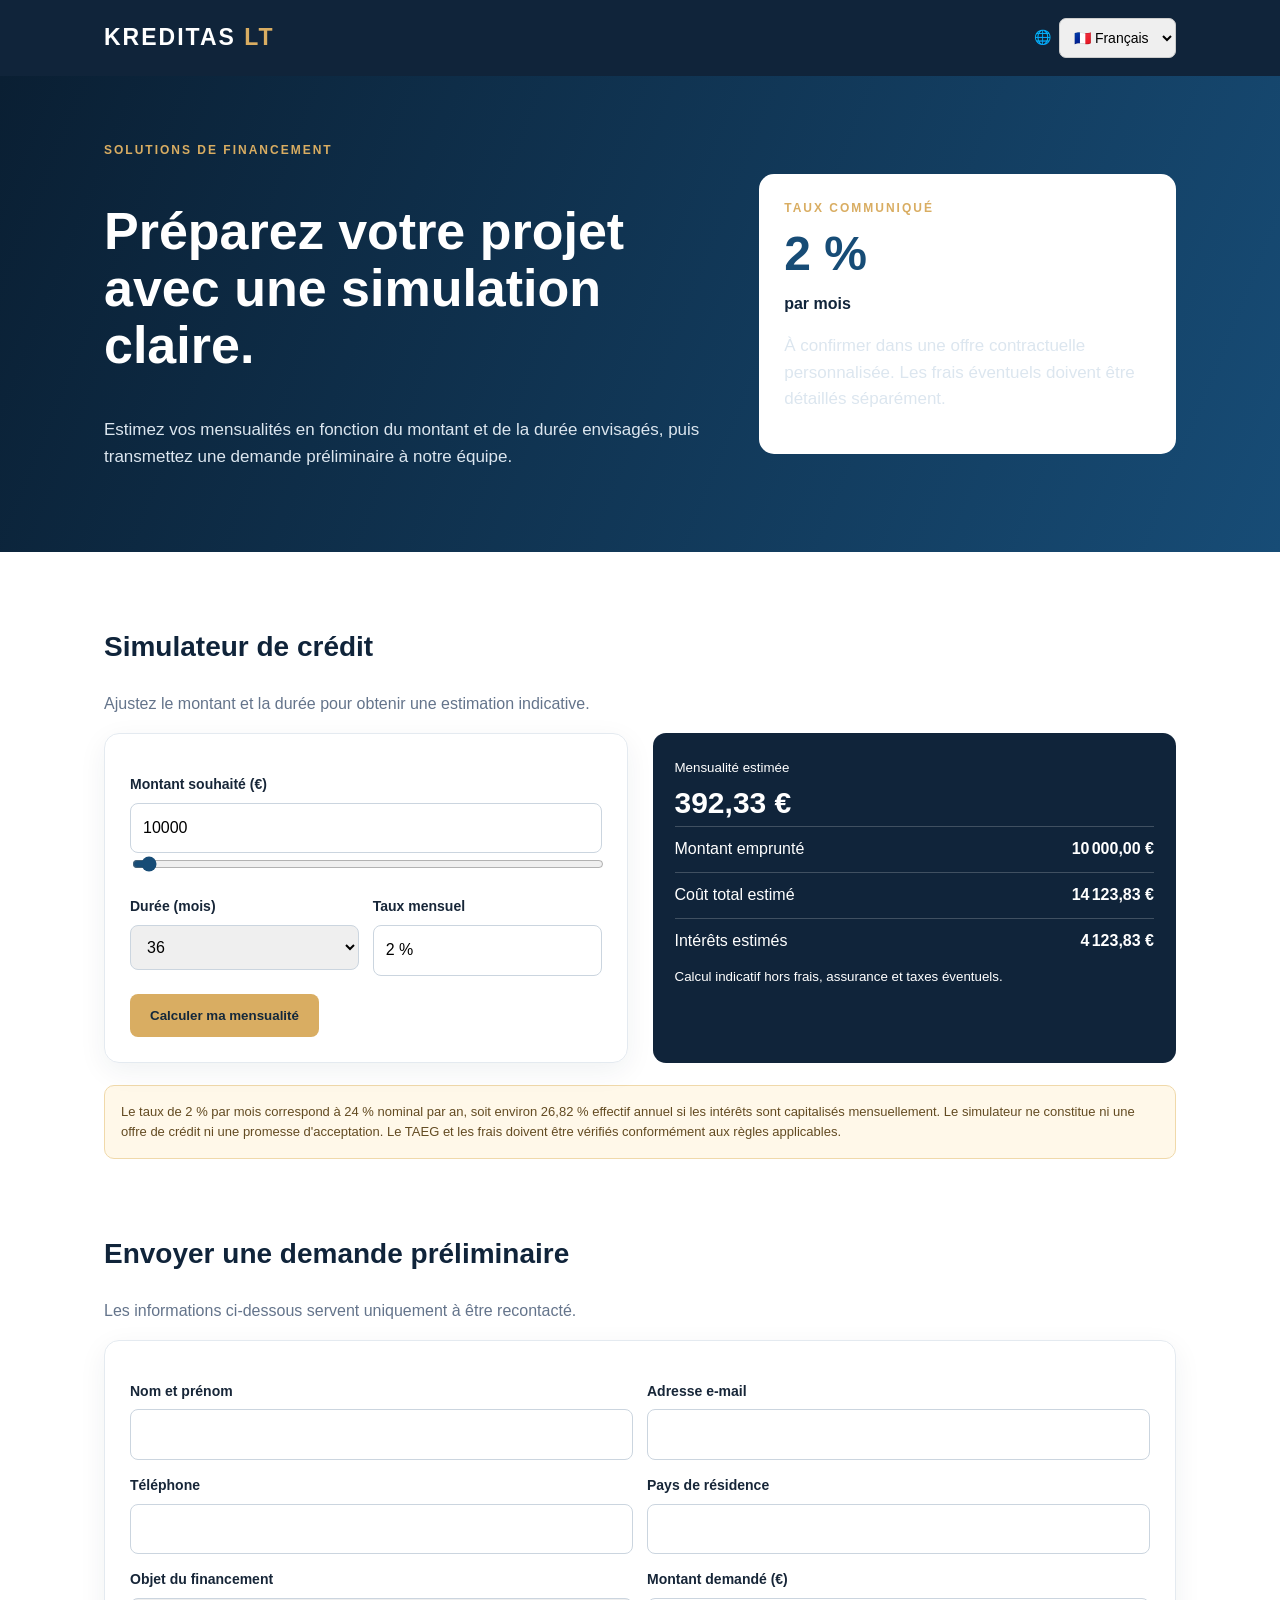
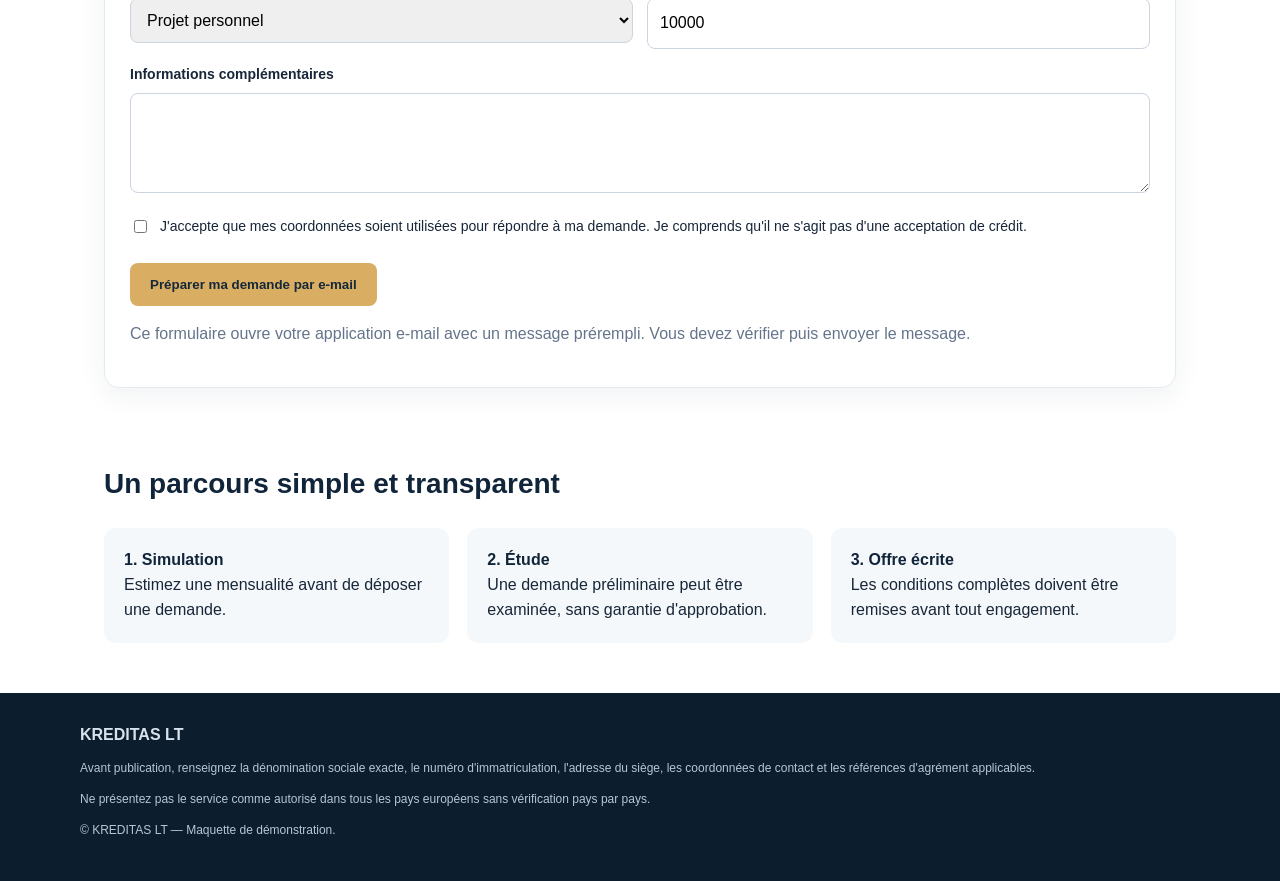
==== index.html @ 4866f1a7 "Create index.html" ====
<!DOCTYPE html>
<html lang="fr">
<head>
<meta charset="UTF-8">
<meta name="viewport" content="width=device-width, initial-scale=1.0">
<title>KREDITAS LT | Financement</title>

<style>
*{box-sizing:border-box}
body{margin:0;font-family:Arial,sans-serif;color:#172638;line-height:1.55}
header{background:#10243a;color:white}
.nav{max-width:1120px;margin:auto;padding:18px 24px;display:flex;justify-content:space-between;align-items:center;gap:15px}
.brand{font-size:23px;font-weight:bold;letter-spacing:2px}
.brand span{color:#d9ad62}
.lang-box{display:flex;align-items:center;gap:8px}
.lang-box label{margin:0;color:white}
#language{padding:10px;border-radius:7px;border:1px solid #ccc;font-size:14px}
.hero{background:linear-gradient(112deg,#0a1f33,#174c76);color:white}
.hero-inner{max-width:1120px;margin:auto;padding:65px 24px;display:grid;grid-template-columns:1.2fr .8fr;gap:30px;align-items:center}
.eyebrow{color:#d9ad62;font-weight:bold;letter-spacing:2px;text-transform:uppercase;font-size:12px}
h1{font-size:clamp(32px,5vw,52px);line-height:1.1}
.hero p{color:#dce6ef;font-size:17px}
.rate-card{background:white;color:#10243a;padding:25px;border-radius:15px}
.rate-card strong{font-size:48px;color:#174c76;display:block}
.container{max-width:1120px;margin:auto;padding:50px 24px}
.section-title{font-size:28px;color:#10243a}
.sub,.note{color:#64748b}
.grid{display:grid;grid-template-columns:1fr 1fr;gap:25px}
.panel{border:1px solid #e4eaf0;border-radius:15px;padding:25px;box-shadow:0 8px 28px #132b4010}
label{display:block;font-weight:650;font-size:14px;margin:15px 0 7px}
input,select,textarea{width:100%;padding:12px;border:1px solid #cbd5df;border-radius:8px;font:inherit}
input[type=range]{padding:0;accent-color:#174c76}
.two{display:grid;grid-template-columns:1fr 1fr;gap:14px}
.result{background:#10243a;color:white;border-radius:13px;padding:22px}
.big{font-size:30px;font-weight:bold}
.result-row{display:flex;justify-content:space-between;gap:10px;border-top:1px solid #ffffff33;padding:10px 0}
button{background:#d9ad62;color:#14283b;border:0;border-radius:8px;padding:14px 20px;font-weight:bold;cursor:pointer;margin-top:18px}
.features{display:grid;grid-template-columns:repeat(3,1fr);gap:18px}
.feature{background:#f5f8fb;padding:20px;border-radius:12px}
.feature b{display:block;color:#10243a}
.disclaimer{background:#fff8e9;border:1px solid #f0d9aa;padding:16px;border-radius:10px;color:#634b22;font-size:13px;margin-top:22px}
footer{background:#0c1d2e;color:#d8e2eb;padding:30px 24px}
footer .inner{max-width:1120px;margin:auto}
footer p{font-size:12px;color:#b8c6d3}
@media(max-width:760px){
.hero-inner,.grid{grid-template-columns:1fr}
.features{grid-template-columns:1fr}
.two{grid-template-columns:1fr}
.nav{flex-wrap:wrap}
}
</style>
</head>

<body>

<header>
<div class="nav">
  <div class="brand">KREDITAS <span>LT</span></div>

  <div class="lang-box">
    <label for="language">🌐</label>
    <select id="language" onchange="changeLanguage(this.value)">
      <option value="fr">🇫🇷 Français</option>
      <option value="en">🇬🇧 English</option>
      <option value="lt">🇱🇹 Lietuvių</option>
      <option value="de">🇩🇪 Deutsch</option>
      <option value="it">🇮🇹 Italiano</option>
      <option value="es">🇪🇸 Español</option>
    </select>
  </div>
</div>
</header>

<section class="hero">
<div class="hero-inner">
  <div>
    <div class="eyebrow" data-i18n="eyebrow">Solutions de financement</div>
    <h1 data-i18n="title">Préparez votre projet avec une simulation claire.</h1>
    <p data-i18n="intro">Estimez vos mensualités en fonction du montant et de la durée envisagés, puis transmettez une demande préliminaire à notre équipe.</p>
  </div>

  <div class="rate-card">
    <div class="eyebrow" data-i18n="rateLabel">Taux communiqué</div>
    <strong>2 %</strong>
    <b data-i18n="perMonth">par mois</b>
    <p data-i18n="rateInfo">À confirmer dans une offre contractuelle personnalisée. Les frais éventuels doivent être détaillés séparément.</p>
  </div>
</div>
</section>

<main>

<section class="container">
<h2 class="section-title" data-i18n="simTitle">Simulateur de crédit</h2>
<p class="sub" data-i18n="simIntro">Ajustez le montant et la durée pour obtenir une estimation indicative.</p>

<div class="grid">
<div class="panel">

<label for="amount" data-i18n="amountLabel">Montant souhaité (€)</label>
<input id="amount" type="number" min="1000" max="500000" step="500" value="10000">
<input id="amountRange" type="range" min="1000" max="500000" step="500" value="10000">

<div class="two">
<div>
<label for="term" data-i18n="termLabel">Durée (mois)</label>
<select id="term">
<option>12</option><option>24</option><option selected>36</option>
<option>48</option><option>60</option><option>72</option>
<option>84</option><option>120</option>
</select>
</div>
<div>
<label data-i18n="rateMonthly">Taux mensuel</label>
<input value="2 %" readonly>
</div>
</div>

<button type="button" onclick="calculate()" data-i18n="calculate">Calculer ma mensualité</button>
</div>

<div class="result">
<small data-i18n="monthlyPayment">Mensualité estimée</small>
<div class="big" id="payment">—</div>

<div class="result-row">
<span data-i18n="borrowed">Montant emprunté</span>
<b id="principal">—</b>
</div>
<div class="result-row">
<span data-i18n="totalCost">Coût total estimé</span>
<b id="total">—</b>
</div>
<div class="result-row">
<span data-i18n="interest">Intérêts estimés</span>
<b id="interest">—</b>
</div>
<small data-i18n="calculationNote">Calcul indicatif hors frais, assurance et taxes éventuels.</small>
</div>
</div>

<div class="disclaimer" data-i18n="disclaimer">
Le taux de 2 % par mois correspond à 24 % nominal par an, soit environ 26,82 % effectif annuel si les intérêts sont capitalisés mensuellement. Le simulateur ne constitue ni une offre de crédit ni une promesse d'acceptation. Le TAEG et les frais doivent être vérifiés conformément aux règles applicables.
</div>
</section>

<section class="container" style="padding-top:0">
<h2 class="section-title" data-i18n="formTitle">Envoyer une demande préliminaire</h2>
<p class="sub" data-i18n="formIntro">Les informations ci-dessous servent uniquement à être recontacté.</p>

<div class="panel">
<form id="requestForm">

<div class="two">
<div>
<label for="name" data-i18n="nameLabel">Nom et prénom</label>
<input id="name" required autocomplete="name">
</div>
<div>
<label for="email" data-i18n="emailLabel">Adresse e-mail</label>
<input id="email" type="email" required autocomplete="email">
</div>
</div>

<div class="two">
<div>
<label for="phone" data-i18n="phoneLabel">Téléphone</label>
<input id="phone" type="tel" required>
</div>
<div>
<label for="country" data-i18n="countryLabel">Pays de résidence</label>
<input id="country" required>
</div>
</div>

<div class="two">
<div>
<label for="purpose" data-i18n="purposeLabel">Objet du financement</label>
<select id="purpose">
<option value="personal" data-i18n="personal">Projet personnel</option>
<option value="housing" data-i18n="housing">Travaux / logement</option>
<option value="vehicle" data-i18n="vehicle">Véhicule</option>
<option value="business" data-i18n="business">Activité professionnelle</option>
<option value="other" data-i18n="other">Autre</option>
</select>
</div>
<div>
<label for="requested" data-i18n="requestedLabel">Montant demandé (€)</label>
<input id="requested" type="number" min="1000" max="500000" value="10000" required>
</div>
</div>

<label for="message" data-i18n="messageLabel">Informations complémentaires</label>
<textarea id="message" rows="3"></textarea>

<label style="display:flex;gap:10px;align-items:flex-start;font-weight:400">
<input id="consent" type="checkbox" required style="width:auto;margin-top:4px">
<span data-i18n="consent">J'accepte que mes coordonnées soient utilisées pour répondre à ma demande. Je comprends qu'il ne s'agit pas d'une acceptation de crédit.</span>
</label>

<button type="submit" data-i18n="submit">Préparer ma demande par e-mail</button>

<p class="note" data-i18n="emailNote">Ce formulaire ouvre votre application e-mail avec un message prérempli. Vous devez vérifier puis envoyer le message.</p>

</form>
</div>
</section>

<section class="container" style="padding-top:0">
<h2 class="section-title" data-i18n="stepsTitle">Un parcours simple et transparent</h2>

<div class="features">
<div class="feature">
<b data-i18n="step1Title">1. Simulation</b>
<span data-i18n="step1">Estimez une mensualité avant de déposer une demande.</span>
</div>
<div class="feature">
<b data-i18n="step2Title">2. Étude</b>
<span data-i18n="step2">Une demande préliminaire peut être examinée, sans garantie d'approbation.</span>
</div>
<div class="feature">
<b data-i18n="step3Title">3. Offre écrite</b>
<span data-i18n="step3">Les conditions complètes doivent être remises avant tout engagement.</span>
</div>
</div>
</section>

</main>

<footer>
<div class="inner">
<b>KREDITAS LT</b>
<p data-i18n="legal1">Avant publication, renseignez la dénomination sociale exacte, le numéro d'immatriculation, l'adresse du siège, les coordonnées de contact et les références d'agrément applicables.</p>
<p data-i18n="legal2">Ne présentez pas le service comme autorisé dans tous les pays européens sans vérification pays par pays.</p>
<p>© KREDITAS LT — <span data-i18n="demo">Maquette de démonstration.</span></p>
</div>
</footer>

<script>
const translations = {
fr: {
eyebrow:"Solutions de financement",
title:"Préparez votre projet avec une simulation claire.",
intro:"Estimez vos mensualités en fonction du montant et de la durée envisagés, puis transmettez une demande préliminaire à notre équipe.",
rateLabel:"Taux communiqué",perMonth:"par mois",
rateInfo:"À confirmer dans une offre contractuelle personnalisée. Les frais éventuels doivent être détaillés séparément.",
simTitle:"Simulateur de crédit",simIntro:"Ajustez le montant et la durée pour obtenir une estimation indicative.",
amountLabel:"Montant souhaité (€)",termLabel:"Durée (mois)",rateMonthly:"Taux mensuel",
calculate:"Calculer ma mensualité",monthlyPayment:"Mensualité estimée",
borrowed:"Montant emprunté",totalCost:"Coût total estimé",interest:"Intérêts estimés",
calculationNote:"Calcul indicatif hors frais, assurance et taxes éventuels.",
disclaimer:"Le taux de 2 % par mois correspond à 24 % nominal par an, soit environ 26,82 % effectif annuel si les intérêts sont capitalisés mensuellement. Le simulateur ne constitue ni une offre de crédit ni une promesse d'acceptation. Le TAEG et les frais doivent être vérifiés conformément aux règles applicables.",
formTitle:"Envoyer une demande préliminaire",formIntro:"Les informations ci-dessous servent uniquement à être recontacté.",
nameLabel:"Nom et prénom",emailLabel:"Adresse e-mail",phoneLabel:"Téléphone",countryLabel:"Pays de résidence",
purposeLabel:"Objet du financement",personal:"Projet personnel",housing:"Travaux / logement",vehicle:"Véhicule",business:"Activité professionnelle",other:"Autre",
requestedLabel:"Montant demandé (€)",messageLabel:"Informations complémentaires",
consent:"J'accepte que mes coordonnées soient utilisées pour répondre à ma demande. Je comprends qu'il ne s'agit pas d'une acceptation de crédit.",
submit:"Préparer ma demande par e-mail",emailNote:"Ce formulaire ouvre votre application e-mail avec un message prérempli. Vous devez vérifier puis envoyer le message.",
stepsTitle:"Un parcours simple et transparent",step1Title:"1. Simulation",step1:"Estimez une mensualité avant de déposer une demande.",
step2Title:"2. Étude",step2:"Une demande préliminaire peut être examinée, sans garantie d'approbation.",
step3Title:"3. Offre écrite",step3:"Les conditions complètes doivent être remises avant tout engagement.",
legal1:"Avant publication, renseignez la dénomination sociale exacte, le numéro d'immatriculation, l'adresse du siège, les coordonnées de contact et les références d'agrément applicables.",
legal2:"Ne présentez pas le service comme autorisé dans tous les pays européens sans vérification pays par pays.",
demo:"Maquette de démonstration."
},
en: {
eyebrow:"Financing solutions",title:"Plan your project with a clear estimate.",
intro:"Estimate your monthly payments based on the amount and term, then send a preliminary enquiry to our team.",
rateLabel:"Indicative rate",perMonth:"per month",rateInfo:"To be confirmed in an individual written agreement. Any fees must be listed separately.",
simTitle:"Loan calculator",simIntro:"Adjust the amount and term to obtain an indicative estimate.",
amountLabel:"Desired amount (€)",termLabel:"Term (months)",rateMonthly:"Monthly rate",
calculate:"Calculate my payment",monthlyPayment:"Estimated monthly payment",
borrowed:"Amount borrowed",totalCost:"Estimated total cost",interest:"Estimated interest",
calculationNote:"Indicative calculation excluding possible fees, insurance and taxes.",
disclaimer:"A rate of 2% per month corresponds to a nominal 24% per year, or approximately 26.82% effective annually if interest is compounded monthly. This calculator is not a credit offer or a promise of approval. APR and fees must be checked under applicable rules.",
formTitle:"Send a preliminary enquiry",formIntro:"The information below is used only to contact you.",
nameLabel:"Full name",emailLabel:"Email address",phoneLabel:"Telephone",countryLabel:"Country of residence",
purposeLabel:"Purpose of financing",personal:"Personal project",housing:"Home / renovations",vehicle:"Vehicle",business:"Business activity",other:"Other",
requestedLabel:"Requested amount (€)",messageLabel:"Additional information",
consent:"I agree that my contact details may be used to respond to my enquiry. I understand this is not a credit approval.",
submit:"Prepare my email enquiry",emailNote:"This form opens your email application with a pre-filled message. Please review and send it.",
stepsTitle:"A simple and transparent process",step1Title:"1. Estimate",step1:"Estimate a monthly payment before applying.",
step2Title:"2. Review",step2:"A preliminary enquiry may be reviewed, without any guarantee of approval.",
step3Title:"3. Written offer",step3:"Full terms must be provided before any commitment.",
legal1:"Before publication, provide the exact legal company name, registration number, registered address, contact details and applicable licence information.",
legal2:"Do not claim authorisation in all European countries without checking each country separately.",
demo:"Demonstration version."
},
lt: {
eyebrow:"Finansavimo sprendimai",title:"Planuokite savo projektą naudodamiesi aiškia skaičiuokle.",
intro:"Apskaičiuokite preliminarias mėnesines įmokas pagal sumą ir terminą, tada pateikite preliminarią užklausą.",
rateLabel:"Nurodyta palūkanų norma",perMonth:"per mėnesį",rateInfo:"Turi būti patvirtinta individualioje rašytinėje sutartyje. Visi mokesčiai turi būti nurodyti atskirai.",
simTitle:"Paskolos skaičiuoklė",simIntro:"Pasirinkite sumą ir terminą preliminariam skaičiavimui.",
amountLabel:"Pageidaujama suma (€)",termLabel:"Terminas (mėnesiais)",rateMonthly:"Mėnesio norma",
calculate:"Apskaičiuoti įmoką",monthlyPayment:"Preliminari mėnesio įmoka",
borrowed:"Pasiskolinta suma",totalCost:"Preliminari bendra suma",interest:"Preliminarios palūkanos",
calculationNote:"Preliminarus skaičiavimas, neįskaitant galimų mokesčių, draudimo ir mokesčių valstybei.",
disclaimer:"2 % mėnesinė norma atitinka 24 % nominalią metinę normą arba apie 26,82 % efektyvią metinę normą, jei palūkanos kapitalizuojamos kas mėnesį. Skaičiuoklė nėra paskolos pasiūlymas ar patvirtinimo garantija. BVKKMN ir mokesčiai turi būti patikrinti pagal taikomas taisykles.",
formTitle:"Pateikti preliminarią užklausą",formIntro:"Toliau pateikta informacija naudojama tik susisiekti su jumis.",
nameLabel:"Vardas ir pavardė",emailLabel:"El. pašto adresas",phoneLabel:"Telefonas",countryLabel:"Gyvenamoji šalis",
purposeLabel:"Finansavimo tikslas",personal:"Asmeninis projektas",housing:"Būstas / remontas",vehicle:"Transporto priemonė",business:"Verslo veikla",other:"Kita",
requestedLabel:"Pageidaujama suma (€)",messageLabel:"Papildoma informacija",
consent:"Sutinku, kad mano kontaktiniai duomenys būtų naudojami atsakant į užklausą. Suprantu, kad tai nėra paskolos patvirtinimas.",
submit:"Paruošti užklausą el. paštu",emailNote:"Forma atidarys jūsų el. pašto programą su paruoštu laišku. Patikrinkite ir išsiųskite jį.",
stepsTitle:"Paprastas ir skaidrus procesas",step1Title:"1. Skaičiavimas",step1:"Prieš pateikdami paraišką įvertinkite mėnesio įmoką.",
step2Title:"2. Vertinimas",step2:"Preliminari užklausa gali būti įvertinta, tačiau patvirtinimas negarantuojamas.",
step3Title:"3. Rašytinis pasiūlymas",step3:"Prieš įsipareigojant turi būti pateiktos visos sąlygos.",
legal1:"Prieš skelbdami svetainę nurodykite tikslų įmonės pavadinimą, registracijos numerį, adresą, kontaktus ir taikomus licencijos duomenis.",
legal2:"Netvirtinkite, kad paslaugos leidžiamos visose Europos šalyse, nepatikrinę kiekvienos šalies atskirai.",
demo:"Demonstracinė versija."
},
de: {
eyebrow:"Finanzierungslösungen",title:"Planen Sie Ihr Vorhaben mit einer klaren Berechnung.",
intro:"Schätzen Sie Ihre monatlichen Raten anhand des Betrags und der Laufzeit und senden Sie anschließend eine unverbindliche Anfrage.",
rateLabel:"Angegebener Zinssatz",perMonth:"pro Monat",rateInfo:"Muss in einem individuellen schriftlichen Vertrag bestätigt werden. Eventuelle Gebühren sind gesondert aufzuführen.",
simTitle:"Kreditrechner",simIntro:"Passen Sie Betrag und Laufzeit für eine unverbindliche Schätzung an.",
amountLabel:"Gewünschter Betrag (€)",termLabel:"Laufzeit (Monate)",rateMonthly:"Monatlicher Zinssatz",
calculate:"Monatsrate berechnen",monthlyPayment:"Geschätzte Monatsrate",
borrowed:"Kreditbetrag",totalCost:"Geschätzte Gesamtkosten",interest:"Geschätzte Zinsen",
calculationNote:"Unverbindliche Berechnung ohne mögliche Gebühren, Versicherung und Steuern.",
disclaimer:"Ein Zinssatz von 2 % pro Monat entspricht nominal 24 % pro Jahr bzw. etwa 26,82 % effektiv pro Jahr bei monatlicher Kapitalisierung. Dieser Rechner ist weder ein Kreditangebot noch eine Zusage. Effektiver Jahreszins und Gebühren müssen gemäß den geltenden Vorschriften geprüft werden.",
formTitle:"Unverbindliche Anfrage senden",formIntro:"Die folgenden Angaben dienen ausschließlich der Kontaktaufnahme.",
nameLabel:"Vor- und Nachname",emailLabel:"E-Mail-Adresse",phoneLabel:"Telefon",countryLabel:"Wohnsitzland",
purposeLabel:"Finanzierungszweck",personal:"Privates Vorhaben",housing:"Wohnen / Renovierung",vehicle:"Fahrzeug",business:"Geschäftliche Tätigkeit",other:"Sonstiges",
requestedLabel:"Gewünschter Betrag (€)",messageLabel:"Weitere Informationen",
consent:"Ich bin damit einverstanden, dass meine Kontaktdaten zur Beantwortung meiner Anfrage verwendet werden. Dies ist keine Kreditzusage.",
submit:"E-Mail-Anfrage vorbereiten",emailNote:"Dieses Formular öffnet Ihr E-Mail-Programm mit einer vorbereiteten Nachricht. Bitte prüfen und senden Sie diese.",
stepsTitle:"Ein einfacher und transparenter Ablauf",step1Title:"1. Berechnung",step1:"Schätzen Sie Ihre Monatsrate vor einer Anfrage.",
step2Title:"2. Prüfung",step2:"Eine unverbindliche Anfrage kann geprüft werden. Eine Genehmigung ist nicht garantiert.",
step3Title:"3. Schriftliches Angebot",step3:"Vor einer Verpflichtung müssen alle Bedingungen schriftlich vorliegen.",
legal1:"Geben Sie vor der Veröffentlichung den vollständigen Firmennamen, die Registrierungsnummer, die Geschäftsadresse, Kontaktdaten und die geltenden Zulassungsangaben an.",
legal2:"Behaupten Sie keine Zulassung in allen europäischen Ländern, ohne jedes Land einzeln zu prüfen.",
demo:"Demonstrationsversion."
},
it: {
eyebrow:"Soluzioni di finanziamento",title:"Pianifica il tuo progetto con una simulazione chiara.",
intro:"Stima le rate mensili in base all'importo e alla durata, quindi invia una richiesta preliminare al nostro team.",
rateLabel:"Tasso indicativo",perMonth:"al mese",rateInfo:"Da confermare in un accordo scritto personalizzato. Eventuali costi devono essere indicati separatamente.",
simTitle:"Simulatore di credito",simIntro:"Modifica importo e durata per ottenere una stima indicativa.",
amountLabel:"Importo desiderato (€)",termLabel:"Durata (mesi)",rateMonthly:"Tasso mensile",
calculate:"Calcola la rata",monthlyPayment:"Rata mensile stimata",
borrowed:"Importo preso in prestito",totalCost:"Costo totale stimato",interest:"Interessi stimati",
calculationNote:"Calcolo indicativo esclusi eventuali costi, assicurazione e imposte.",
disclaimer:"Un tasso del 2% al mese corrisponde al 24% nominale annuo, ovvero circa il 26,82% effettivo annuo se gli interessi vengono capitalizzati mensilmente. Questo simulatore non costituisce un'offerta di credito né una garanzia di approvazione. TAEG e costi devono essere verificati secondo le norme applicabili.",
formTitle:"Invia una richiesta preliminare",formIntro:"Le informazioni seguenti servono esclusivamente per ricontattarti.",
nameLabel:"Nome e cognome",emailLabel:"Indirizzo e-mail",phoneLabel:"Telefono",countryLabel:"Paese di residenza",
purposeLabel:"Finalità del finanziamento",personal:"Progetto personale",housing:"Casa / ristrutturazione",vehicle:"Veicolo",business:"Attività professionale",other:"Altro",
requestedLabel:"Importo richiesto (€)",messageLabel:"Informazioni aggiuntive",
consent:"Acconsento all'utilizzo dei miei recapiti per rispondere alla richiesta. Comprendo che ciò non costituisce approvazione del credito.",
submit:"Prepara la richiesta via e-mail",emailNote:"Questo modulo apre il programma di posta con un messaggio precompilato. Controlla e invia il messaggio.",
stepsTitle:"Un processo semplice e trasparente",step1Title:"1. Simulazione",step1:"Stima la rata mensile prima di inviare una richiesta.",
step2Title:"2. Valutazione",step2:"La richiesta preliminare può essere esaminata, senza garanzia di approvazione.",
step3Title:"3. Offerta scritta",step3:"Tutte le condizioni devono essere fornite prima di qualsiasi impegno.",
legal1:"Prima della pubblicazione, inserisci la ragione sociale esatta, il numero di registrazione, la sede legale, i contatti e gli estremi delle autorizzazioni applicabili.",
legal2:"Non dichiarare di essere autorizzato in tutti i paesi europei senza verificare ogni paese separatamente.",
demo:"Versione dimostrativa."
},
es: {
eyebrow:"Soluciones de financiación",title:"Planifique su proyecto con una simulación clara.",
intro:"Calcule sus cuotas mensuales según el importe y el plazo y envíe una consulta preliminar a nuestro equipo.",
rateLabel:"Tipo de interés indicado",perMonth:"al mes",rateInfo:"Debe confirmarse en un acuerdo escrito personalizado. Los posibles gastos deben detallarse por separado.",
simTitle:"Simulador de crédito",simIntro:"Ajuste el importe y el plazo para obtener una estimación orientativa.",
amountLabel:"Importe deseado (€)",termLabel:"Plazo (meses)",rateMonthly:"Tipo mensual",
calculate:"Calcular mi cuota",monthlyPayment:"Cuota mensual estimada",
borrowed:"Importe prestado",totalCost:"Coste total estimado",interest:"Intereses estimados",
calculationNote:"Cálculo orientativo sin incluir posibles gastos, seguros ni impuestos.",
disclaimer:"Un tipo del 2 % mensual equivale al 24 % nominal anual, o aproximadamente al 26,82 % efectivo anual si los intereses se capitalizan mensualmente. Este simulador no constituye una oferta de crédito ni una promesa de aprobación. La TAE y los gastos deben comprobarse conforme a la normativa aplicable.",
formTitle:"Enviar una consulta preliminar",formIntro:"La siguiente información se utiliza únicamente para ponerse en contacto con usted.",
nameLabel:"Nombre y apellidos",emailLabel:"Correo electrónico",phoneLabel:"Teléfono",countryLabel:"País de residencia",
purposeLabel:"Finalidad de la financiación",personal:"Proyecto personal",housing:"Vivienda / reformas",vehicle:"Vehículo",business:"Actividad profesional",other:"Otro",
requestedLabel:"Importe solicitado (€)",messageLabel:"Información adicional",
consent:"Acepto que mis datos de contacto se utilicen para responder a mi consulta. Entiendo que esto no constituye una aprobación del crédito.",
submit:"Preparar consulta por correo electrónico",emailNote:"Este formulario abre su aplicación de correo con un mensaje preparado. Revíselo y envíelo.",
stepsTitle:"Un proceso sencillo y transparente",step1Title:"1. Simulación",step1:"Calcule una cuota mensual antes de presentar una solicitud.",
step2Title:"2. Evaluación",step2:"La consulta preliminar puede ser evaluada, sin garantía de aprobación.",
step3Title:"3. Oferta escrita",step3:"Las condiciones completas deben entregarse antes de cualquier compromiso.",
legal1:"Antes de publicar, indique la razón social exacta, el número de registro, la dirección social, los datos de contacto y las autorizaciones aplicables.",
legal2:"No afirme estar autorizado en todos los países europeos sin comprobar cada país por separado.",
demo:"Versión de demostración."
}
};

function changeLanguage(lang){
  const t=translations[lang] || translations.fr;
  document.documentElement.lang=lang;

  document.querySelectorAll("[data-i18n]").forEach(el=>{
    const key=el.getAttribute("data-i18n");
    if(t[key]) el.textContent=t[key];
  });

  localStorage.setItem("kreditas_language",lang);
}

const currencyLocales={
fr:"fr-FR",en:"en-IE",lt:"lt-LT",de:"de-DE",it:"it-IT",es:"es-ES"
};

function money(n){
  const lang=document.getElementById("language").value;
  return new Intl.NumberFormat(currencyLocales[lang] || "fr-FR",{
    style:"currency",currency:"EUR",maximumFractionDigits:2
  }).format(n);
}

function calculate(){
  const amount=document.getElementById("amount");
  const range=document.getElementById("amountRange");

  let p=Number(amount.value);
  if(!Number.isFinite(p))p=1000;
  p=Math.min(500000,Math.max(1000,p));

  amount.value=p;
  range.value=p;

  const n=Number(document.getElementById("term").value);
  const r=0.02;
  const monthly=p*r/(1-Math.pow(1+r,-n));
  const total=monthly*n;

  document.getElementById("payment").textContent=money(monthly);
  document.getElementById("principal").textContent=money(p);
  document.getElementById("total").textContent=money(total);
  document.getElementById("interest").textContent=money(total-p);
}

document.getElementById("amount").addEventListener("input",()=>{
  document.getElementById("amountRange").value=document.getElementById("amount").value;
  calculate();
});

document.getElementById("amountRange").addEventListener("input",()=>{
  document.getElementById("amount").value=document.getElementById("amountRange").value;
  calculate();
});

document.getElementById("term").addEventListener("change",calculate);

document.getElementById("requestForm").addEventListener("submit",function(e){
  e.preventDefault();

  const val=id=>document.getElementById(id).value.trim();

  const purpose=document.getElementById("purpose");
  const purposeText=purpose.options[purpose.selectedIndex].text;

  const body=[
    "Nouvelle demande préliminaire — KREDITAS LT",
    "",
    "Nom : "+val("name"),
    "E-mail : "+val("email"),
    "Téléphone : "+val("phone"),
    "Pays : "+val("country"),
    "Objet : "+purposeText,
    "Montant demandé : "+val("requested")+" EUR",
    "Simulation : "+val("amount")+" EUR sur "+val("term")+" mois au taux mensuel indicatif de 2 %",
    "Informations complémentaires : "+val("message"),
    "",
    "Consentement donné pour être recontacté.",
    "Cette demande ne constitue pas une acceptation de crédit."
  ].join("\n");

  const subject="Demande de financement — KREDITAS LT";

  window.location.href="mailto:lapatience195@gmail.com?subject="+
    encodeURIComponent(subject)+"&body="+encodeURIComponent(body);
});

const savedLanguage=localStorage.getItem("kreditas_language") || "fr";
document.getElementById("language").value=savedLanguage;
changeLanguage(savedLanguage);
calculate();
</script>

</body>
</html>
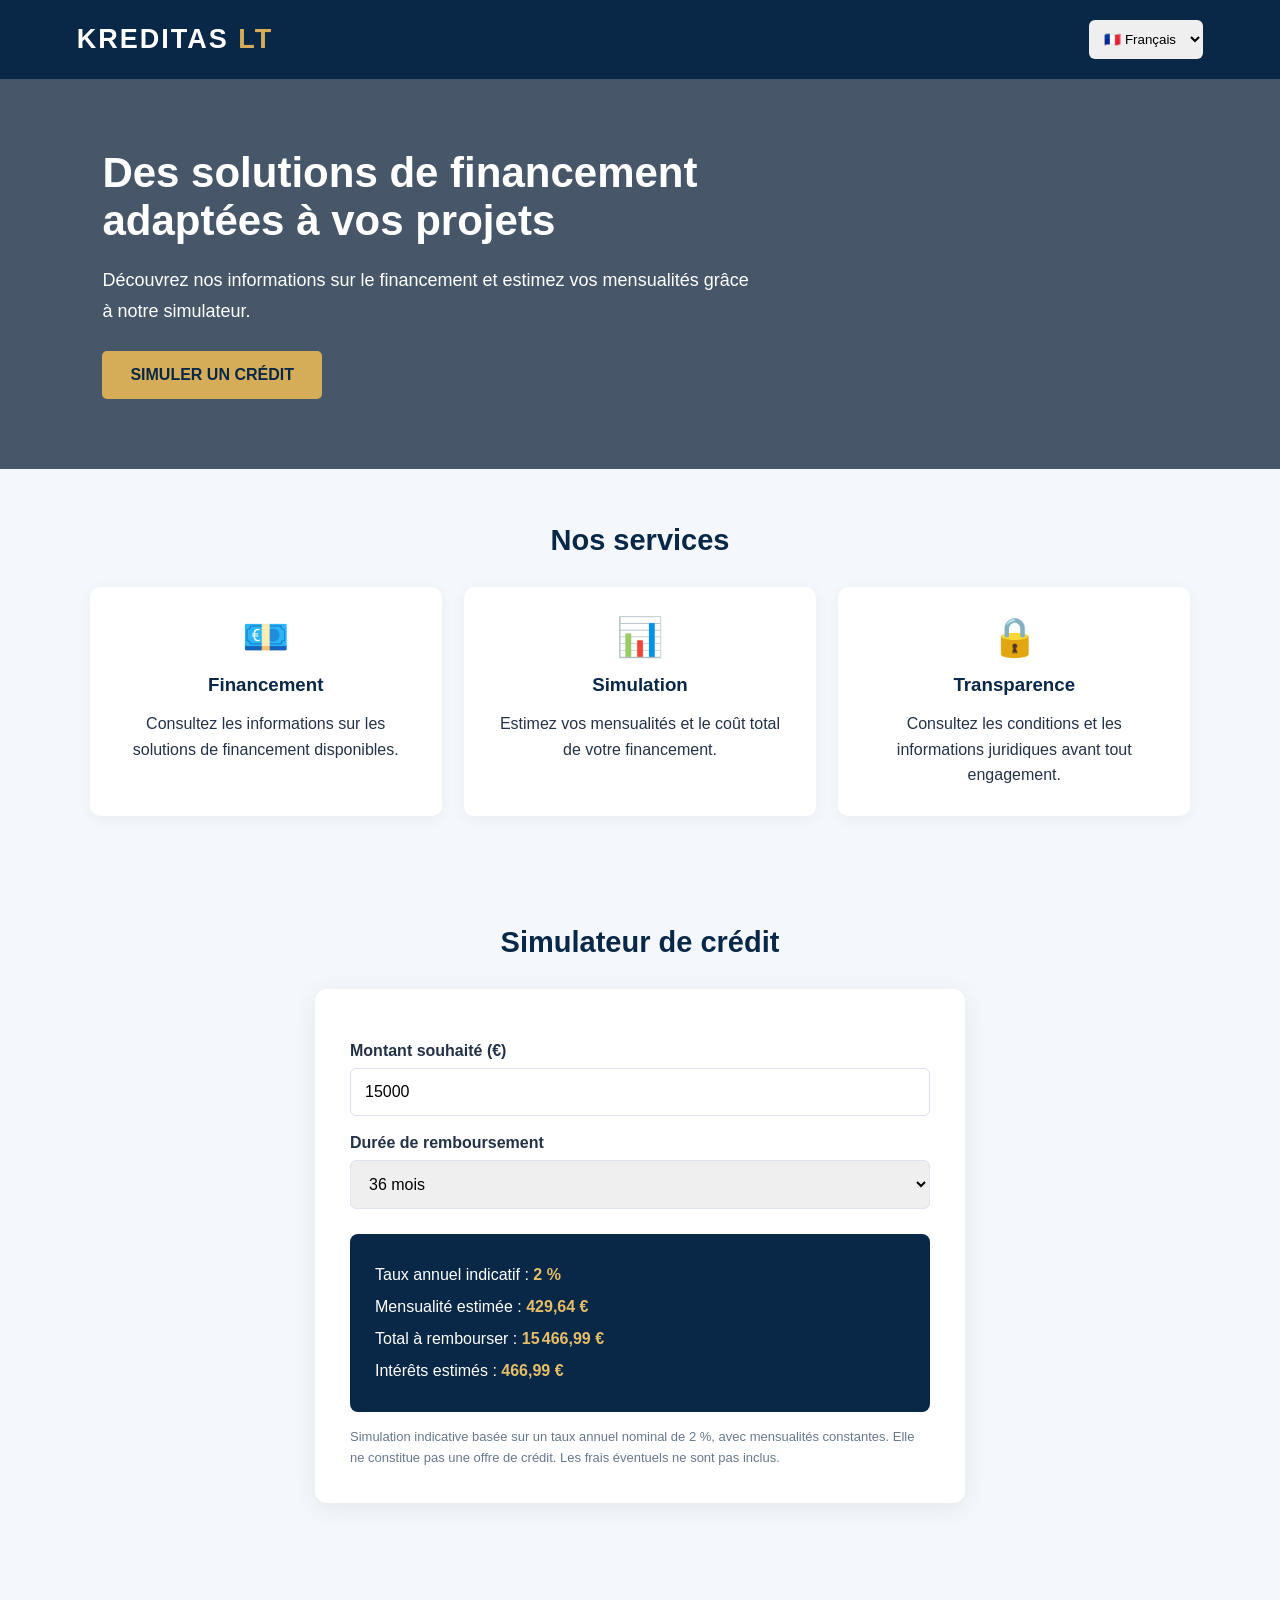
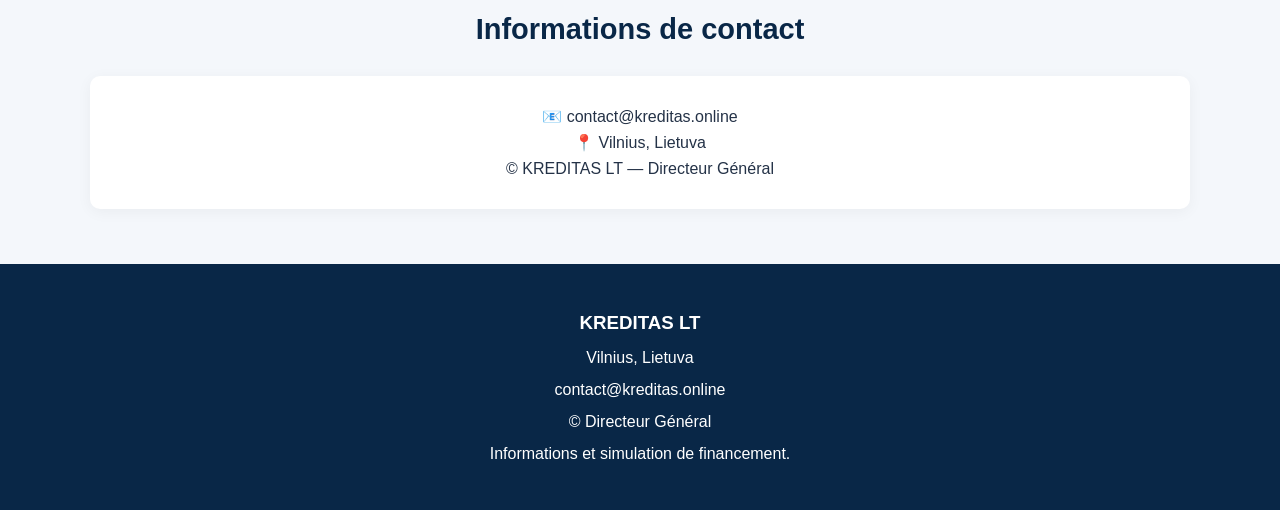
==== commit 572679cf: "Update index.html" ====
--- a/index.html
+++ b/index.html
@@ -4,50 +4,184 @@
 <head>
 <meta charset="UTF-8">
 <meta name="viewport" content="width=device-width, initial-scale=1.0">
-<title>KREDITAS LT | Financement</title>
+<title>KREDITAS LT 🏦| Solutions de financement</title>
 
 <style>
-*{box-sizing:border-box}
-body{margin:0;font-family:Arial,sans-serif;color:#172638;line-height:1.55}
-header{background:#10243a;color:white}
-.nav{max-width:1120px;margin:auto;padding:18px 24px;display:flex;justify-content:space-between;align-items:center;gap:15px}
-.brand{font-size:23px;font-weight:bold;letter-spacing:2px}
-.brand span{color:#d9ad62}
-.lang-box{display:flex;align-items:center;gap:8px}
-.lang-box label{margin:0;color:white}
-#language{padding:10px;border-radius:7px;border:1px solid #ccc;font-size:14px}
-.hero{background:linear-gradient(112deg,#0a1f33,#174c76);color:white}
-.hero-inner{max-width:1120px;margin:auto;padding:65px 24px;display:grid;grid-template-columns:1.2fr .8fr;gap:30px;align-items:center}
-.eyebrow{color:#d9ad62;font-weight:bold;letter-spacing:2px;text-transform:uppercase;font-size:12px}
-h1{font-size:clamp(32px,5vw,52px);line-height:1.1}
-.hero p{color:#dce6ef;font-size:17px}
-.rate-card{background:white;color:#10243a;padding:25px;border-radius:15px}
-.rate-card strong{font-size:48px;color:#174c76;display:block}
-.container{max-width:1120px;margin:auto;padding:50px 24px}
-.section-title{font-size:28px;color:#10243a}
-.sub,.note{color:#64748b}
-.grid{display:grid;grid-template-columns:1fr 1fr;gap:25px}
-.panel{border:1px solid #e4eaf0;border-radius:15px;padding:25px;box-shadow:0 8px 28px #132b4010}
-label{display:block;font-weight:650;font-size:14px;margin:15px 0 7px}
-input,select,textarea{width:100%;padding:12px;border:1px solid #cbd5df;border-radius:8px;font:inherit}
-input[type=range]{padding:0;accent-color:#174c76}
-.two{display:grid;grid-template-columns:1fr 1fr;gap:14px}
-.result{background:#10243a;color:white;border-radius:13px;padding:22px}
-.big{font-size:30px;font-weight:bold}
-.result-row{display:flex;justify-content:space-between;gap:10px;border-top:1px solid #ffffff33;padding:10px 0}
-button{background:#d9ad62;color:#14283b;border:0;border-radius:8px;padding:14px 20px;font-weight:bold;cursor:pointer;margin-top:18px}
-.features{display:grid;grid-template-columns:repeat(3,1fr);gap:18px}
-.feature{background:#f5f8fb;padding:20px;border-radius:12px}
-.feature b{display:block;color:#10243a}
-.disclaimer{background:#fff8e9;border:1px solid #f0d9aa;padding:16px;border-radius:10px;color:#634b22;font-size:13px;margin-top:22px}
-footer{background:#0c1d2e;color:#d8e2eb;padding:30px 24px}
-footer .inner{max-width:1120px;margin:auto}
-footer p{font-size:12px;color:#b8c6d3}
-@media(max-width:760px){
-.hero-inner,.grid{grid-template-columns:1fr}
-.features{grid-template-columns:1fr}
-.two{grid-template-columns:1fr}
-.nav{flex-wrap:wrap}
+* {
+    margin: 0;
+    padding: 0;
+    box-sizing: border-box;
+}
+
+body {
+    font-family: Arial, sans-serif;
+    background: #f4f7fb;
+    color: #243247;
+}
+
+header {
+    background: #092747;
+    color: white;
+    padding: 20px 6%;
+    display: flex;
+    justify-content: space-between;
+    align-items: center;
+    flex-wrap: wrap;
+    gap: 15px;
+}
+
+.logo {
+    font-size: 27px;
+    font-weight: bold;
+    letter-spacing: 2px;
+}
+
+.logo span {
+    color: #d5ad58;
+}
+
+select {
+    padding: 11px;
+    border-radius: 6px;
+    border: none;
+    cursor: pointer;
+}
+
+.hero {
+    min-height: 390px;
+    background:
+    linear-gradient(rgba(4,25,49,.72),rgba(4,25,49,.72)),
+    url("https://images.unsplash.com/photo-1486406146926-c627a92ad1ab?w=1600");
+    background-size: cover;
+    background-position: center;
+    color: white;
+    display: flex;
+    flex-direction: column;
+    justify-content: center;
+    padding: 60px 8%;
+}
+
+.hero h1 {
+    font-size: 42px;
+    max-width: 650px;
+    margin-bottom: 20px;
+}
+
+.hero p {
+    font-size: 18px;
+    line-height: 1.7;
+    max-width: 650px;
+}
+
+.button {
+    display: inline-block;
+    width: fit-content;
+    background: #d5ad58;
+    color: #092747;
+    padding: 15px 28px;
+    margin-top: 25px;
+    border-radius: 5px;
+    font-weight: bold;
+    text-decoration: none;
+}
+
+section {
+    padding: 55px 7%;
+}
+
+.section-title {
+    text-align: center;
+    color: #092747;
+    font-size: 29px;
+    margin-bottom: 30px;
+}
+
+.cards {
+    display: grid;
+    grid-template-columns: repeat(auto-fit,minmax(220px,1fr));
+    gap: 22px;
+}
+
+.card {
+    background: white;
+    padding: 28px;
+    border-radius: 10px;
+    box-shadow: 0 3px 15px #0000000c;
+    text-align: center;
+}
+
+.card h3 {
+    color: #092747;
+    margin: 15px 0;
+}
+
+.card p {
+    line-height: 1.6;
+}
+
+.calculator {
+    max-width: 650px;
+    margin: auto;
+    padding: 35px;
+    background: white;
+    border-radius: 12px;
+    box-shadow: 0 5px 25px #00000012;
+}
+
+label {
+    display: block;
+    font-weight: bold;
+    margin: 18px 0 8px;
+}
+
+input, .calculator select {
+    width: 100%;
+    padding: 14px;
+    border: 1px solid #dce3ec;
+    border-radius: 6px;
+    font-size: 16px;
+}
+
+.result {
+    background: #092747;
+    color: white;
+    padding: 25px;
+    margin-top: 25px;
+    border-radius: 8px;
+    line-height: 2;
+}
+
+.result strong {
+    color: #e4bd69;
+}
+
+.notice {
+    font-size: 13px;
+    color: #68788c;
+    margin-top: 15px;
+    line-height: 1.6;
+}
+
+footer {
+    background: #092747;
+    color: white;
+    padding: 40px 7%;
+    line-height: 2;
+    text-align: center;
+}
+
+footer a {
+    color: #e4bd69;
+}
+
+@media(max-width:600px) {
+    .hero h1 {
+        font-size: 30px;
+    }
+
+    header {
+        justify-content: center;
+    }
 }
 </style>
 </head>
@@ -55,423 +189,341 @@
 <body>
 
 <header>
-<div class="nav">
-  <div class="brand">KREDITAS <span>LT</span></div>
-
-  <div class="lang-box">
-    <label for="language">🌐</label>
-    <select id="language" onchange="changeLanguage(this.value)">
-      <option value="fr">🇫🇷 Français</option>
-      <option value="en">🇬🇧 English</option>
-      <option value="lt">🇱🇹 Lietuvių</option>
-      <option value="de">🇩🇪 Deutsch</option>
-      <option value="it">🇮🇹 Italiano</option>
-      <option value="es">🇪🇸 Español</option>
+    <div class="logo">KREDITAS <span>LT</span></div>
+
+    <select id="language" onchange="changeLanguage()">
+        <option value="fr">🇫🇷 Français</option>
+        <option value="en">🇬🇧 English</option>
+        <option value="lt">🇱🇹 Lietuvių</option>
+        <option value="de">🇩🇪 Deutsch</option>
+        <option value="it">🇮🇹 Italiano</option>
+        <option value="es">🇪🇸 Español</option>
     </select>
-  </div>
+</header>
+
+<div class="hero">
+    <h1 data-i18n="title">
+        Des solutions de financement adaptées à vos projets
+    </h1>
+
+    <p data-i18n="subtitle">
+        Découvrez nos informations sur le financement et
+        estimez vos mensualités grâce à notre simulateur.
+    </p>
+
+    <a href="#calculator" class="button" data-i18n="button">
+        SIMULER UN CRÉDIT
+    </a>
 </div>
-</header>
-
-<section class="hero">
-<div class="hero-inner">
-  <div>
-    <div class="eyebrow" data-i18n="eyebrow">Solutions de financement</div>
-    <h1 data-i18n="title">Préparez votre projet avec une simulation claire.</h1>
-    <p data-i18n="intro">Estimez vos mensualités en fonction du montant et de la durée envisagés, puis transmettez une demande préliminaire à notre équipe.</p>
-  </div>
-
-  <div class="rate-card">
-    <div class="eyebrow" data-i18n="rateLabel">Taux communiqué</div>
-    <strong>2 %</strong>
-    <b data-i18n="perMonth">par mois</b>
-    <p data-i18n="rateInfo">À confirmer dans une offre contractuelle personnalisée. Les frais éventuels doivent être détaillés séparément.</p>
-  </div>
-</div>
+
+<section>
+    <h2 class="section-title" data-i18n="services">
+        Nos services
+    </h2>
+
+    <div class="cards">
+
+        <div class="card">
+            <div style="font-size:38px">💶</div>
+            <h3 data-i18n="card1">Financement</h3>
+            <p data-i18n="desc1">
+                Consultez les informations sur les solutions
+                de financement disponibles.
+            </p>
+        </div>
+
+        <div class="card">
+            <div style="font-size:38px">📊</div>
+            <h3 data-i18n="card2">Simulation</h3>
+            <p data-i18n="desc2">
+                Estimez vos mensualités et le coût total
+                de votre financement.
+            </p>
+        </div>
+
+        <div class="card">
+            <div style="font-size:38px">🔒</div>
+            <h3 data-i18n="card3">Transparence</h3>
+            <p data-i18n="desc3">
+                Consultez les conditions et les informations
+                juridiques avant tout engagement.
+            </p>
+        </div>
+
+    </div>
 </section>
 
-<main>
-
-<section class="container">
-<h2 class="section-title" data-i18n="simTitle">Simulateur de crédit</h2>
-<p class="sub" data-i18n="simIntro">Ajustez le montant et la durée pour obtenir une estimation indicative.</p>
-
-<div class="grid">
-<div class="panel">
-
-<label for="amount" data-i18n="amountLabel">Montant souhaité (€)</label>
-<input id="amount" type="number" min="1000" max="500000" step="500" value="10000">
-<input id="amountRange" type="range" min="1000" max="500000" step="500" value="10000">
-
-<div class="two">
-<div>
-<label for="term" data-i18n="termLabel">Durée (mois)</label>
-<select id="term">
-<option>12</option><option>24</option><option selected>36</option>
-<option>48</option><option>60</option><option>72</option>
-<option>84</option><option>120</option>
-</select>
-</div>
-<div>
-<label data-i18n="rateMonthly">Taux mensuel</label>
-<input value="2 %" readonly>
-</div>
-</div>
-
-<button type="button" onclick="calculate()" data-i18n="calculate">Calculer ma mensualité</button>
-</div>
-
-<div class="result">
-<small data-i18n="monthlyPayment">Mensualité estimée</small>
-<div class="big" id="payment">—</div>
-
-<div class="result-row">
-<span data-i18n="borrowed">Montant emprunté</span>
-<b id="principal">—</b>
-</div>
-<div class="result-row">
-<span data-i18n="totalCost">Coût total estimé</span>
-<b id="total">—</b>
-</div>
-<div class="result-row">
-<span data-i18n="interest">Intérêts estimés</span>
-<b id="interest">—</b>
-</div>
-<small data-i18n="calculationNote">Calcul indicatif hors frais, assurance et taxes éventuels.</small>
-</div>
-</div>
-
-<div class="disclaimer" data-i18n="disclaimer">
-Le taux de 2 % par mois correspond à 24 % nominal par an, soit environ 26,82 % effectif annuel si les intérêts sont capitalisés mensuellement. Le simulateur ne constitue ni une offre de crédit ni une promesse d'acceptation. Le TAEG et les frais doivent être vérifiés conformément aux règles applicables.
-</div>
+<section id="calculator">
+
+    <h2 class="section-title" data-i18n="calc">
+        Simulateur de crédit
+    </h2>
+
+    <div class="calculator">
+
+        <label data-i18n="amount">Montant souhaité (€)</label>
+
+        <input type="number" id="amount"
+        min="1000" max="500000"
+        value="15000" oninput="calculate()">
+
+        <label data-i18n="duration">Durée de remboursement</label>
+
+        <select id="duration" onchange="calculate()">
+            <option value="12">12 mois</option>
+            <option value="24">24 mois</option>
+            <option value="36" selected>36 mois</option>
+            <option value="48">48 mois</option>
+            <option value="60">60 mois</option>
+            <option value="84">84 mois</option>
+            <option value="120">120 mois</option>
+        </select>
+
+        <div class="result">
+            <p><span data-i18n="rate">Taux annuel indicatif :</span>
+            <strong>2 %</strong></p>
+
+            <p><span data-i18n="monthly">Mensualité estimée :</span>
+            <strong id="monthly">429,89 €</strong></p>
+
+            <p><span data-i18n="total">Total à rembourser :</span>
+            <strong id="total">15 476,00 €</strong></p>
+
+            <p><span data-i18n="interest">Intérêts estimés :</span>
+            <strong id="interest">476,00 €</strong></p>
+        </div>
+
+        <p class="notice" data-i18n="notice">
+            Simulation indicative basée sur un taux annuel nominal
+            de 2 %, avec mensualités constantes. Elle ne constitue
+            pas une offre de crédit. Les frais éventuels ne sont
+            pas inclus.
+        </p>
+
+    </div>
 </section>
 
-<section class="container" style="padding-top:0">
-<h2 class="section-title" data-i18n="formTitle">Envoyer une demande préliminaire</h2>
-<p class="sub" data-i18n="formIntro">Les informations ci-dessous servent uniquement à être recontacté.</p>
-
-<div class="panel">
-<form id="requestForm">
-
-<div class="two">
-<div>
-<label for="name" data-i18n="nameLabel">Nom et prénom</label>
-<input id="name" required autocomplete="name">
-</div>
-<div>
-<label for="email" data-i18n="emailLabel">Adresse e-mail</label>
-<input id="email" type="email" required autocomplete="email">
-</div>
-</div>
-
-<div class="two">
-<div>
-<label for="phone" data-i18n="phoneLabel">Téléphone</label>
-<input id="phone" type="tel" required>
-</div>
-<div>
-<label for="country" data-i18n="countryLabel">Pays de résidence</label>
-<input id="country" required>
-</div>
-</div>
-
-<div class="two">
-<div>
-<label for="purpose" data-i18n="purposeLabel">Objet du financement</label>
-<select id="purpose">
-<option value="personal" data-i18n="personal">Projet personnel</option>
-<option value="housing" data-i18n="housing">Travaux / logement</option>
-<option value="vehicle" data-i18n="vehicle">Véhicule</option>
-<option value="business" data-i18n="business">Activité professionnelle</option>
-<option value="other" data-i18n="other">Autre</option>
-</select>
-</div>
-<div>
-<label for="requested" data-i18n="requestedLabel">Montant demandé (€)</label>
-<input id="requested" type="number" min="1000" max="500000" value="10000" required>
-</div>
-</div>
-
-<label for="message" data-i18n="messageLabel">Informations complémentaires</label>
-<textarea id="message" rows="3"></textarea>
-
-<label style="display:flex;gap:10px;align-items:flex-start;font-weight:400">
-<input id="consent" type="checkbox" required style="width:auto;margin-top:4px">
-<span data-i18n="consent">J'accepte que mes coordonnées soient utilisées pour répondre à ma demande. Je comprends qu'il ne s'agit pas d'une acceptation de crédit.</span>
-</label>
-
-<button type="submit" data-i18n="submit">Préparer ma demande par e-mail</button>
-
-<p class="note" data-i18n="emailNote">Ce formulaire ouvre votre application e-mail avec un message prérempli. Vous devez vérifier puis envoyer le message.</p>
-
-</form>
-</div>
+<section>
+    <h2 class="section-title" data-i18n="contact">
+        Informations de contact
+    </h2>
+
+    <div class="card">
+        <p>📧 contact@kreditas.online</p>
+        <p>📍 Vilnius, Lietuva</p>
+        <p>© KREDITAS LT — Directeur Général</p>
+    </div>
 </section>
 
-<section class="container" style="padding-top:0">
-<h2 class="section-title" data-i18n="stepsTitle">Un parcours simple et transparent</h2>
-
-<div class="features">
-<div class="feature">
-<b data-i18n="step1Title">1. Simulation</b>
-<span data-i18n="step1">Estimez une mensualité avant de déposer une demande.</span>
-</div>
-<div class="feature">
-<b data-i18n="step2Title">2. Étude</b>
-<span data-i18n="step2">Une demande préliminaire peut être examinée, sans garantie d'approbation.</span>
-</div>
-<div class="feature">
-<b data-i18n="step3Title">3. Offre écrite</b>
-<span data-i18n="step3">Les conditions complètes doivent être remises avant tout engagement.</span>
-</div>
-</div>
-</section>
-
-</main>
-
 <footer>
-<div class="inner">
-<b>KREDITAS LT</b>
-<p data-i18n="legal1">Avant publication, renseignez la dénomination sociale exacte, le numéro d'immatriculation, l'adresse du siège, les coordonnées de contact et les références d'agrément applicables.</p>
-<p data-i18n="legal2">Ne présentez pas le service comme autorisé dans tous les pays européens sans vérification pays par pays.</p>
-<p>© KREDITAS LT — <span data-i18n="demo">Maquette de démonstration.</span></p>
-</div>
+    <h3>KREDITAS LT</h3>
+    <p>Vilnius, Lietuva</p>
+    <p>contact@kreditas.online</p>
+    <p>© Directeur Général</p>
+    <p data-i18n="footer">
+        Informations et simulation de financement.
+    </p>
 </footer>
 
 <script>
+
+function calculate() {
+
+    let amount = Number(document.getElementById("amount").value);
+    let months = Number(document.getElementById("duration").value);
+
+    if (amount < 1000 || amount > 500000 || !Number.isFinite(amount)) {
+        document.getElementById("monthly").textContent = "—";
+        document.getElementById("total").textContent = "—";
+        document.getElementById("interest").textContent = "—";
+        return;
+    }
+
+    let rate = 0.02 / 12;
+
+    let monthly = amount * rate /
+    (1 - Math.pow(1 + rate, -months));
+
+    let total = monthly * months;
+    let interest = total - amount;
+
+    document.getElementById("monthly").textContent =
+    monthly.toLocaleString("fr-FR", {
+        style:"currency",
+        currency:"EUR"
+    });
+
+    document.getElementById("total").textContent =
+    total.toLocaleString("fr-FR", {
+        style:"currency",
+        currency:"EUR"
+    });
+
+    document.getElementById("interest").textContent =
+    interest.toLocaleString("fr-FR", {
+        style:"currency",
+        currency:"EUR"
+    });
+}
+
 const translations = {
+
 fr: {
-eyebrow:"Solutions de financement",
-title:"Préparez votre projet avec une simulation claire.",
-intro:"Estimez vos mensualités en fonction du montant et de la durée envisagés, puis transmettez une demande préliminaire à notre équipe.",
-rateLabel:"Taux communiqué",perMonth:"par mois",
-rateInfo:"À confirmer dans une offre contractuelle personnalisée. Les frais éventuels doivent être détaillés séparément.",
-simTitle:"Simulateur de crédit",simIntro:"Ajustez le montant et la durée pour obtenir une estimation indicative.",
-amountLabel:"Montant souhaité (€)",termLabel:"Durée (mois)",rateMonthly:"Taux mensuel",
-calculate:"Calculer ma mensualité",monthlyPayment:"Mensualité estimée",
-borrowed:"Montant emprunté",totalCost:"Coût total estimé",interest:"Intérêts estimés",
-calculationNote:"Calcul indicatif hors frais, assurance et taxes éventuels.",
-disclaimer:"Le taux de 2 % par mois correspond à 24 % nominal par an, soit environ 26,82 % effectif annuel si les intérêts sont capitalisés mensuellement. Le simulateur ne constitue ni une offre de crédit ni une promesse d'acceptation. Le TAEG et les frais doivent être vérifiés conformément aux règles applicables.",
-formTitle:"Envoyer une demande préliminaire",formIntro:"Les informations ci-dessous servent uniquement à être recontacté.",
-nameLabel:"Nom et prénom",emailLabel:"Adresse e-mail",phoneLabel:"Téléphone",countryLabel:"Pays de résidence",
-purposeLabel:"Objet du financement",personal:"Projet personnel",housing:"Travaux / logement",vehicle:"Véhicule",business:"Activité professionnelle",other:"Autre",
-requestedLabel:"Montant demandé (€)",messageLabel:"Informations complémentaires",
-consent:"J'accepte que mes coordonnées soient utilisées pour répondre à ma demande. Je comprends qu'il ne s'agit pas d'une acceptation de crédit.",
-submit:"Préparer ma demande par e-mail",emailNote:"Ce formulaire ouvre votre application e-mail avec un message prérempli. Vous devez vérifier puis envoyer le message.",
-stepsTitle:"Un parcours simple et transparent",step1Title:"1. Simulation",step1:"Estimez une mensualité avant de déposer une demande.",
-step2Title:"2. Étude",step2:"Une demande préliminaire peut être examinée, sans garantie d'approbation.",
-step3Title:"3. Offre écrite",step3:"Les conditions complètes doivent être remises avant tout engagement.",
-legal1:"Avant publication, renseignez la dénomination sociale exacte, le numéro d'immatriculation, l'adresse du siège, les coordonnées de contact et les références d'agrément applicables.",
-legal2:"Ne présentez pas le service comme autorisé dans tous les pays européens sans vérification pays par pays.",
-demo:"Maquette de démonstration."
+title:"Des solutions de financement adaptées à vos projets",
+subtitle:"Découvrez nos informations sur le financement et estimez vos mensualités grâce à notre simulateur.",
+button:"SIMULER UN CRÉDIT",
+services:"Nos services",
+card1:"Financement",
+desc1:"Consultez les informations sur les solutions de financement disponibles.",
+card2:"Simulation",
+desc2:"Estimez vos mensualités et le coût total de votre financement.",
+card3:"Transparence",
+desc3:"Consultez les conditions et les informations juridiques avant tout engagement.",
+calc:"Simulateur de crédit",
+amount:"Montant souhaité (€)",
+duration:"Durée de remboursement",
+rate:"Taux annuel indicatif :",
+monthly:"Mensualité estimée :",
+total:"Total à rembourser :",
+interest:"Intérêts estimés :",
+notice:"Simulation indicative basée sur un taux annuel nominal de 2 %, avec mensualités constantes. Elle ne constitue pas une offre de crédit. Les frais éventuels ne sont pas inclus.",
+contact:"Informations de contact",
+footer:"Informations et simulation de financement."
 },
+
 en: {
-eyebrow:"Financing solutions",title:"Plan your project with a clear estimate.",
-intro:"Estimate your monthly payments based on the amount and term, then send a preliminary enquiry to our team.",
-rateLabel:"Indicative rate",perMonth:"per month",rateInfo:"To be confirmed in an individual written agreement. Any fees must be listed separately.",
-simTitle:"Loan calculator",simIntro:"Adjust the amount and term to obtain an indicative estimate.",
-amountLabel:"Desired amount (€)",termLabel:"Term (months)",rateMonthly:"Monthly rate",
-calculate:"Calculate my payment",monthlyPayment:"Estimated monthly payment",
-borrowed:"Amount borrowed",totalCost:"Estimated total cost",interest:"Estimated interest",
-calculationNote:"Indicative calculation excluding possible fees, insurance and taxes.",
-disclaimer:"A rate of 2% per month corresponds to a nominal 24% per year, or approximately 26.82% effective annually if interest is compounded monthly. This calculator is not a credit offer or a promise of approval. APR and fees must be checked under applicable rules.",
-formTitle:"Send a preliminary enquiry",formIntro:"The information below is used only to contact you.",
-nameLabel:"Full name",emailLabel:"Email address",phoneLabel:"Telephone",countryLabel:"Country of residence",
-purposeLabel:"Purpose of financing",personal:"Personal project",housing:"Home / renovations",vehicle:"Vehicle",business:"Business activity",other:"Other",
-requestedLabel:"Requested amount (€)",messageLabel:"Additional information",
-consent:"I agree that my contact details may be used to respond to my enquiry. I understand this is not a credit approval.",
-submit:"Prepare my email enquiry",emailNote:"This form opens your email application with a pre-filled message. Please review and send it.",
-stepsTitle:"A simple and transparent process",step1Title:"1. Estimate",step1:"Estimate a monthly payment before applying.",
-step2Title:"2. Review",step2:"A preliminary enquiry may be reviewed, without any guarantee of approval.",
-step3Title:"3. Written offer",step3:"Full terms must be provided before any commitment.",
-legal1:"Before publication, provide the exact legal company name, registration number, registered address, contact details and applicable licence information.",
-legal2:"Do not claim authorisation in all European countries without checking each country separately.",
-demo:"Demonstration version."
+title:"Financing solutions tailored to your projects",
+subtitle:"Discover financing information and estimate your monthly payments.",
+button:"CALCULATE A LOAN",
+services:"Our services",
+card1:"Financing",
+desc1:"Explore information about available financing solutions.",
+card2:"Simulation",
+desc2:"Estimate your monthly payments and total financing cost.",
+card3:"Transparency",
+desc3:"Review conditions and legal information before making a commitment.",
+calc:"Loan calculator",
+amount:"Desired amount (€)",
+duration:"Repayment period",
+rate:"Indicative annual rate:",
+monthly:"Estimated monthly payment:",
+total:"Total repayment:",
+interest:"Estimated interest:",
+notice:"Indicative calculation based on a 2% nominal annual rate with fixed monthly payments. This is not a credit offer. Additional fees are excluded.",
+contact:"Contact information",
+footer:"Financing information and calculator."
 },
+
 lt: {
-eyebrow:"Finansavimo sprendimai",title:"Planuokite savo projektą naudodamiesi aiškia skaičiuokle.",
-intro:"Apskaičiuokite preliminarias mėnesines įmokas pagal sumą ir terminą, tada pateikite preliminarią užklausą.",
-rateLabel:"Nurodyta palūkanų norma",perMonth:"per mėnesį",rateInfo:"Turi būti patvirtinta individualioje rašytinėje sutartyje. Visi mokesčiai turi būti nurodyti atskirai.",
-simTitle:"Paskolos skaičiuoklė",simIntro:"Pasirinkite sumą ir terminą preliminariam skaičiavimui.",
-amountLabel:"Pageidaujama suma (€)",termLabel:"Terminas (mėnesiais)",rateMonthly:"Mėnesio norma",
-calculate:"Apskaičiuoti įmoką",monthlyPayment:"Preliminari mėnesio įmoka",
-borrowed:"Pasiskolinta suma",totalCost:"Preliminari bendra suma",interest:"Preliminarios palūkanos",
-calculationNote:"Preliminarus skaičiavimas, neįskaitant galimų mokesčių, draudimo ir mokesčių valstybei.",
-disclaimer:"2 % mėnesinė norma atitinka 24 % nominalią metinę normą arba apie 26,82 % efektyvią metinę normą, jei palūkanos kapitalizuojamos kas mėnesį. Skaičiuoklė nėra paskolos pasiūlymas ar patvirtinimo garantija. BVKKMN ir mokesčiai turi būti patikrinti pagal taikomas taisykles.",
-formTitle:"Pateikti preliminarią užklausą",formIntro:"Toliau pateikta informacija naudojama tik susisiekti su jumis.",
-nameLabel:"Vardas ir pavardė",emailLabel:"El. pašto adresas",phoneLabel:"Telefonas",countryLabel:"Gyvenamoji šalis",
-purposeLabel:"Finansavimo tikslas",personal:"Asmeninis projektas",housing:"Būstas / remontas",vehicle:"Transporto priemonė",business:"Verslo veikla",other:"Kita",
-requestedLabel:"Pageidaujama suma (€)",messageLabel:"Papildoma informacija",
-consent:"Sutinku, kad mano kontaktiniai duomenys būtų naudojami atsakant į užklausą. Suprantu, kad tai nėra paskolos patvirtinimas.",
-submit:"Paruošti užklausą el. paštu",emailNote:"Forma atidarys jūsų el. pašto programą su paruoštu laišku. Patikrinkite ir išsiųskite jį.",
-stepsTitle:"Paprastas ir skaidrus procesas",step1Title:"1. Skaičiavimas",step1:"Prieš pateikdami paraišką įvertinkite mėnesio įmoką.",
-step2Title:"2. Vertinimas",step2:"Preliminari užklausa gali būti įvertinta, tačiau patvirtinimas negarantuojamas.",
-step3Title:"3. Rašytinis pasiūlymas",step3:"Prieš įsipareigojant turi būti pateiktos visos sąlygos.",
-legal1:"Prieš skelbdami svetainę nurodykite tikslų įmonės pavadinimą, registracijos numerį, adresą, kontaktus ir taikomus licencijos duomenis.",
-legal2:"Netvirtinkite, kad paslaugos leidžiamos visose Europos šalyse, nepatikrinę kiekvienos šalies atskirai.",
-demo:"Demonstracinė versija."
+title:"Finansavimo sprendimai jūsų projektams",
+subtitle:"Sužinokite apie finansavimą ir apskaičiuokite preliminarias mėnesines įmokas.",
+button:"SKAIČIUOTI PASKOLĄ",
+services:"Mūsų paslaugos",
+card1:"Finansavimas",
+desc1:"Susipažinkite su finansavimo sprendimais.",
+card2:"Skaičiuoklė",
+desc2:"Apskaičiuokite preliminarias įmokas ir bendrą kainą.",
+card3:"Skaidrumas",
+desc3:"Prieš įsipareigodami susipažinkite su sąlygomis ir teisine informacija.",
+calc:"Paskolos skaičiuoklė",
+amount:"Pageidaujama suma (€)",
+duration:"Grąžinimo laikotarpis",
+rate:"Orientacinė metinė palūkanų norma:",
+monthly:"Preliminari mėnesio įmoka:",
+total:"Bendra grąžintina suma:",
+interest:"Preliminarios palūkanos:",
+notice:"Preliminarus skaičiavimas pagal 2 % nominalią metinę palūkanų normą. Tai nėra kredito pasiūlymas. Papildomi mokesčiai neįtraukti.",
+contact:"Kontaktinė informacija",
+footer:"Finansavimo informacija ir skaičiuoklė."
 },
+
 de: {
-eyebrow:"Finanzierungslösungen",title:"Planen Sie Ihr Vorhaben mit einer klaren Berechnung.",
-intro:"Schätzen Sie Ihre monatlichen Raten anhand des Betrags und der Laufzeit und senden Sie anschließend eine unverbindliche Anfrage.",
-rateLabel:"Angegebener Zinssatz",perMonth:"pro Monat",rateInfo:"Muss in einem individuellen schriftlichen Vertrag bestätigt werden. Eventuelle Gebühren sind gesondert aufzuführen.",
-simTitle:"Kreditrechner",simIntro:"Passen Sie Betrag und Laufzeit für eine unverbindliche Schätzung an.",
-amountLabel:"Gewünschter Betrag (€)",termLabel:"Laufzeit (Monate)",rateMonthly:"Monatlicher Zinssatz",
-calculate:"Monatsrate berechnen",monthlyPayment:"Geschätzte Monatsrate",
-borrowed:"Kreditbetrag",totalCost:"Geschätzte Gesamtkosten",interest:"Geschätzte Zinsen",
-calculationNote:"Unverbindliche Berechnung ohne mögliche Gebühren, Versicherung und Steuern.",
-disclaimer:"Ein Zinssatz von 2 % pro Monat entspricht nominal 24 % pro Jahr bzw. etwa 26,82 % effektiv pro Jahr bei monatlicher Kapitalisierung. Dieser Rechner ist weder ein Kreditangebot noch eine Zusage. Effektiver Jahreszins und Gebühren müssen gemäß den geltenden Vorschriften geprüft werden.",
-formTitle:"Unverbindliche Anfrage senden",formIntro:"Die folgenden Angaben dienen ausschließlich der Kontaktaufnahme.",
-nameLabel:"Vor- und Nachname",emailLabel:"E-Mail-Adresse",phoneLabel:"Telefon",countryLabel:"Wohnsitzland",
-purposeLabel:"Finanzierungszweck",personal:"Privates Vorhaben",housing:"Wohnen / Renovierung",vehicle:"Fahrzeug",business:"Geschäftliche Tätigkeit",other:"Sonstiges",
-requestedLabel:"Gewünschter Betrag (€)",messageLabel:"Weitere Informationen",
-consent:"Ich bin damit einverstanden, dass meine Kontaktdaten zur Beantwortung meiner Anfrage verwendet werden. Dies ist keine Kreditzusage.",
-submit:"E-Mail-Anfrage vorbereiten",emailNote:"Dieses Formular öffnet Ihr E-Mail-Programm mit einer vorbereiteten Nachricht. Bitte prüfen und senden Sie diese.",
-stepsTitle:"Ein einfacher und transparenter Ablauf",step1Title:"1. Berechnung",step1:"Schätzen Sie Ihre Monatsrate vor einer Anfrage.",
-step2Title:"2. Prüfung",step2:"Eine unverbindliche Anfrage kann geprüft werden. Eine Genehmigung ist nicht garantiert.",
-step3Title:"3. Schriftliches Angebot",step3:"Vor einer Verpflichtung müssen alle Bedingungen schriftlich vorliegen.",
-legal1:"Geben Sie vor der Veröffentlichung den vollständigen Firmennamen, die Registrierungsnummer, die Geschäftsadresse, Kontaktdaten und die geltenden Zulassungsangaben an.",
-legal2:"Behaupten Sie keine Zulassung in allen europäischen Ländern, ohne jedes Land einzeln zu prüfen.",
-demo:"Demonstrationsversion."
+title:"Finanzierungslösungen für Ihre Projekte",
+subtitle:"Informieren Sie sich über Finanzierungen und berechnen Sie Ihre monatlichen Raten.",
+button:"KREDIT BERECHNEN",
+services:"Unsere Dienstleistungen",
+card1:"Finanzierung",
+desc1:"Informieren Sie sich über verfügbare Finanzierungslösungen.",
+card2:"Berechnung",
+desc2:"Berechnen Sie Ihre monatlichen Raten und Gesamtkosten.",
+card3:"Transparenz",
+desc3:"Prüfen Sie die Bedingungen und rechtlichen Informationen.",
+calc:"Kreditrechner",
+amount:"Gewünschter Betrag (€)",
+duration:"Rückzahlungsdauer",
+rate:"Indikativer Jahreszins:",
+monthly:"Geschätzte Monatsrate:",
+total:"Gesamtrückzahlung:",
+interest:"Geschätzte Zinsen:",
+notice:"Unverbindliche Berechnung mit einem nominalen Jahreszins von 2 %. Kein Kreditangebot. Zusätzliche Gebühren sind nicht enthalten.",
+contact:"Kontaktinformationen",
+footer:"Finanzierungsinformationen und Rechner."
 },
+
 it: {
-eyebrow:"Soluzioni di finanziamento",title:"Pianifica il tuo progetto con una simulazione chiara.",
-intro:"Stima le rate mensili in base all'importo e alla durata, quindi invia una richiesta preliminare al nostro team.",
-rateLabel:"Tasso indicativo",perMonth:"al mese",rateInfo:"Da confermare in un accordo scritto personalizzato. Eventuali costi devono essere indicati separatamente.",
-simTitle:"Simulatore di credito",simIntro:"Modifica importo e durata per ottenere una stima indicativa.",
-amountLabel:"Importo desiderato (€)",termLabel:"Durata (mesi)",rateMonthly:"Tasso mensile",
-calculate:"Calcola la rata",monthlyPayment:"Rata mensile stimata",
-borrowed:"Importo preso in prestito",totalCost:"Costo totale stimato",interest:"Interessi stimati",
-calculationNote:"Calcolo indicativo esclusi eventuali costi, assicurazione e imposte.",
-disclaimer:"Un tasso del 2% al mese corrisponde al 24% nominale annuo, ovvero circa il 26,82% effettivo annuo se gli interessi vengono capitalizzati mensilmente. Questo simulatore non costituisce un'offerta di credito né una garanzia di approvazione. TAEG e costi devono essere verificati secondo le norme applicabili.",
-formTitle:"Invia una richiesta preliminare",formIntro:"Le informazioni seguenti servono esclusivamente per ricontattarti.",
-nameLabel:"Nome e cognome",emailLabel:"Indirizzo e-mail",phoneLabel:"Telefono",countryLabel:"Paese di residenza",
-purposeLabel:"Finalità del finanziamento",personal:"Progetto personale",housing:"Casa / ristrutturazione",vehicle:"Veicolo",business:"Attività professionale",other:"Altro",
-requestedLabel:"Importo richiesto (€)",messageLabel:"Informazioni aggiuntive",
-consent:"Acconsento all'utilizzo dei miei recapiti per rispondere alla richiesta. Comprendo che ciò non costituisce approvazione del credito.",
-submit:"Prepara la richiesta via e-mail",emailNote:"Questo modulo apre il programma di posta con un messaggio precompilato. Controlla e invia il messaggio.",
-stepsTitle:"Un processo semplice e trasparente",step1Title:"1. Simulazione",step1:"Stima la rata mensile prima di inviare una richiesta.",
-step2Title:"2. Valutazione",step2:"La richiesta preliminare può essere esaminata, senza garanzia di approvazione.",
-step3Title:"3. Offerta scritta",step3:"Tutte le condizioni devono essere fornite prima di qualsiasi impegno.",
-legal1:"Prima della pubblicazione, inserisci la ragione sociale esatta, il numero di registrazione, la sede legale, i contatti e gli estremi delle autorizzazioni applicabili.",
-legal2:"Non dichiarare di essere autorizzato in tutti i paesi europei senza verificare ogni paese separatamente.",
-demo:"Versione dimostrativa."
+title:"Soluzioni di finanziamento per i tuoi progetti",
+subtitle:"Scopri le informazioni sul finanziamento e calcola le rate mensili.",
+button:"CALCOLA IL PRESTITO",
+services:"I nostri servizi",
+card1:"Finanziamento",
+desc1:"Scopri le soluzioni di finanziamento disponibili.",
+card2:"Simulazione",
+desc2:"Calcola le rate mensili e il costo totale.",
+card3:"Trasparenza",
+desc3:"Consulta le condizioni e le informazioni legali.",
+calc:"Calcolatore di prestito",
+amount:"Importo desiderato (€)",
+duration:"Durata del rimborso",
+rate:"Tasso annuo indicativo:",
+monthly:"Rata mensile stimata:",
+total:"Totale da rimborsare:",
+interest:"Interessi stimati:",
+notice:"Simulazione indicativa basata su un tasso nominale annuo del 2%. Non costituisce un'offerta di credito. Le spese aggiuntive sono escluse.",
+contact:"Informazioni di contatto",
+footer:"Informazioni e simulazione di finanziamento."
 },
+
 es: {
-eyebrow:"Soluciones de financiación",title:"Planifique su proyecto con una simulación clara.",
-intro:"Calcule sus cuotas mensuales según el importe y el plazo y envíe una consulta preliminar a nuestro equipo.",
-rateLabel:"Tipo de interés indicado",perMonth:"al mes",rateInfo:"Debe confirmarse en un acuerdo escrito personalizado. Los posibles gastos deben detallarse por separado.",
-simTitle:"Simulador de crédito",simIntro:"Ajuste el importe y el plazo para obtener una estimación orientativa.",
-amountLabel:"Importe deseado (€)",termLabel:"Plazo (meses)",rateMonthly:"Tipo mensual",
-calculate:"Calcular mi cuota",monthlyPayment:"Cuota mensual estimada",
-borrowed:"Importe prestado",totalCost:"Coste total estimado",interest:"Intereses estimados",
-calculationNote:"Cálculo orientativo sin incluir posibles gastos, seguros ni impuestos.",
-disclaimer:"Un tipo del 2 % mensual equivale al 24 % nominal anual, o aproximadamente al 26,82 % efectivo anual si los intereses se capitalizan mensualmente. Este simulador no constituye una oferta de crédito ni una promesa de aprobación. La TAE y los gastos deben comprobarse conforme a la normativa aplicable.",
-formTitle:"Enviar una consulta preliminar",formIntro:"La siguiente información se utiliza únicamente para ponerse en contacto con usted.",
-nameLabel:"Nombre y apellidos",emailLabel:"Correo electrónico",phoneLabel:"Teléfono",countryLabel:"País de residencia",
-purposeLabel:"Finalidad de la financiación",personal:"Proyecto personal",housing:"Vivienda / reformas",vehicle:"Vehículo",business:"Actividad profesional",other:"Otro",
-requestedLabel:"Importe solicitado (€)",messageLabel:"Información adicional",
-consent:"Acepto que mis datos de contacto se utilicen para responder a mi consulta. Entiendo que esto no constituye una aprobación del crédito.",
-submit:"Preparar consulta por correo electrónico",emailNote:"Este formulario abre su aplicación de correo con un mensaje preparado. Revíselo y envíelo.",
-stepsTitle:"Un proceso sencillo y transparente",step1Title:"1. Simulación",step1:"Calcule una cuota mensual antes de presentar una solicitud.",
-step2Title:"2. Evaluación",step2:"La consulta preliminar puede ser evaluada, sin garantía de aprobación.",
-step3Title:"3. Oferta escrita",step3:"Las condiciones completas deben entregarse antes de cualquier compromiso.",
-legal1:"Antes de publicar, indique la razón social exacta, el número de registro, la dirección social, los datos de contacto y las autorizaciones aplicables.",
-legal2:"No afirme estar autorizado en todos los países europeos sin comprobar cada país por separado.",
-demo:"Versión de demostración."
-}
+title:"Soluciones de financiación para tus proyectos",
+subtitle:"Consulta información sobre financiación y calcula tus cuotas mensuales.",
+button:"CALCULAR PRÉSTAMO",
+services:"Nuestros servicios",
+card1:"Financiación",
+desc1:"Consulta las soluciones de financiación disponibles.",
+card2:"Simulación",
+desc2:"Calcula tus cuotas mensuales y el coste total.",
+card3:"Transparencia",
+desc3:"Consulta las condiciones y la información legal.",
+calc:"Simulador de préstamos",
+amount:"Importe deseado (€)",
+duration:"Plazo de devolución",
+rate:"Tipo de interés anual indicativo:",
+monthly:"Cuota mensual estimada:",
+total:"Total a devolver:",
+interest:"Intereses estimados:",
+notice:"Simulación orientativa basada en un tipo nominal anual del 2 %. No constituye una oferta de crédito. No incluye gastos adicionales.",
+contact:"Información de contacto",
+footer:"Información y simulación de financiación."
+}
+
 };
 
-function changeLanguage(lang){
-  const t=translations[lang] || translations.fr;
-  document.documentElement.lang=lang;
-
-  document.querySelectorAll("[data-i18n]").forEach(el=>{
-    const key=el.getAttribute("data-i18n");
-    if(t[key]) el.textContent=t[key];
-  });
-
-  localStorage.setItem("kreditas_language",lang);
-}
-
-const currencyLocales={
-fr:"fr-FR",en:"en-IE",lt:"lt-LT",de:"de-DE",it:"it-IT",es:"es-ES"
-};
-
-function money(n){
-  const lang=document.getElementById("language").value;
-  return new Intl.NumberFormat(currencyLocales[lang] || "fr-FR",{
-    style:"currency",currency:"EUR",maximumFractionDigits:2
-  }).format(n);
-}
-
-function calculate(){
-  const amount=document.getElementById("amount");
-  const range=document.getElementById("amountRange");
-
-  let p=Number(amount.value);
-  if(!Number.isFinite(p))p=1000;
-  p=Math.min(500000,Math.max(1000,p));
-
-  amount.value=p;
-  range.value=p;
-
-  const n=Number(document.getElementById("term").value);
-  const r=0.02;
-  const monthly=p*r/(1-Math.pow(1+r,-n));
-  const total=monthly*n;
-
-  document.getElementById("payment").textContent=money(monthly);
-  document.getElementById("principal").textContent=money(p);
-  document.getElementById("total").textContent=money(total);
-  document.getElementById("interest").textContent=money(total-p);
-}
-
-document.getElementById("amount").addEventListener("input",()=>{
-  document.getElementById("amountRange").value=document.getElementById("amount").value;
-  calculate();
-});
-
-document.getElementById("amountRange").addEventListener("input",()=>{
-  document.getElementById("amount").value=document.getElementById("amountRange").value;
-  calculate();
-});
-
-document.getElementById("term").addEventListener("change",calculate);
-
-document.getElementById("requestForm").addEventListener("submit",function(e){
-  e.preventDefault();
-
-  const val=id=>document.getElementById(id).value.trim();
-
-  const purpose=document.getElementById("purpose");
-  const purposeText=purpose.options[purpose.selectedIndex].text;
-
-  const body=[
-    "Nouvelle demande préliminaire — KREDITAS LT",
-    "",
-    "Nom : "+val("name"),
-    "E-mail : "+val("email"),
-    "Téléphone : "+val("phone"),
-    "Pays : "+val("country"),
-    "Objet : "+purposeText,
-    "Montant demandé : "+val("requested")+" EUR",
-    "Simulation : "+val("amount")+" EUR sur "+val("term")+" mois au taux mensuel indicatif de 2 %",
-    "Informations complémentaires : "+val("message"),
-    "",
-    "Consentement donné pour être recontacté.",
-    "Cette demande ne constitue pas une acceptation de crédit."
-  ].join("\n");
-
-  const subject="Demande de financement — KREDITAS LT";
-
-  window.location.href="mailto:lapatience195@gmail.com?subject="+
-    encodeURIComponent(subject)+"&body="+encodeURIComponent(body);
-});
-
-const savedLanguage=localStorage.getItem("kreditas_language") || "fr";
-document.getElementById("language").value=savedLanguage;
-changeLanguage(savedLanguage);
+function changeLanguage() {
+
+    let lang = document.getElementById("language").value;
+
+    document.documentElement.lang = lang;
+
+    document.querySelectorAll("[data-i18n]").forEach(element => {
+        let key = element.getAttribute("data-i18n");
+        if (translations[lang][key]) {
+            element.textContent = translations[lang][key];
+        }
+    });
+}
+
 calculate();
+
 </script>
 
 </body>
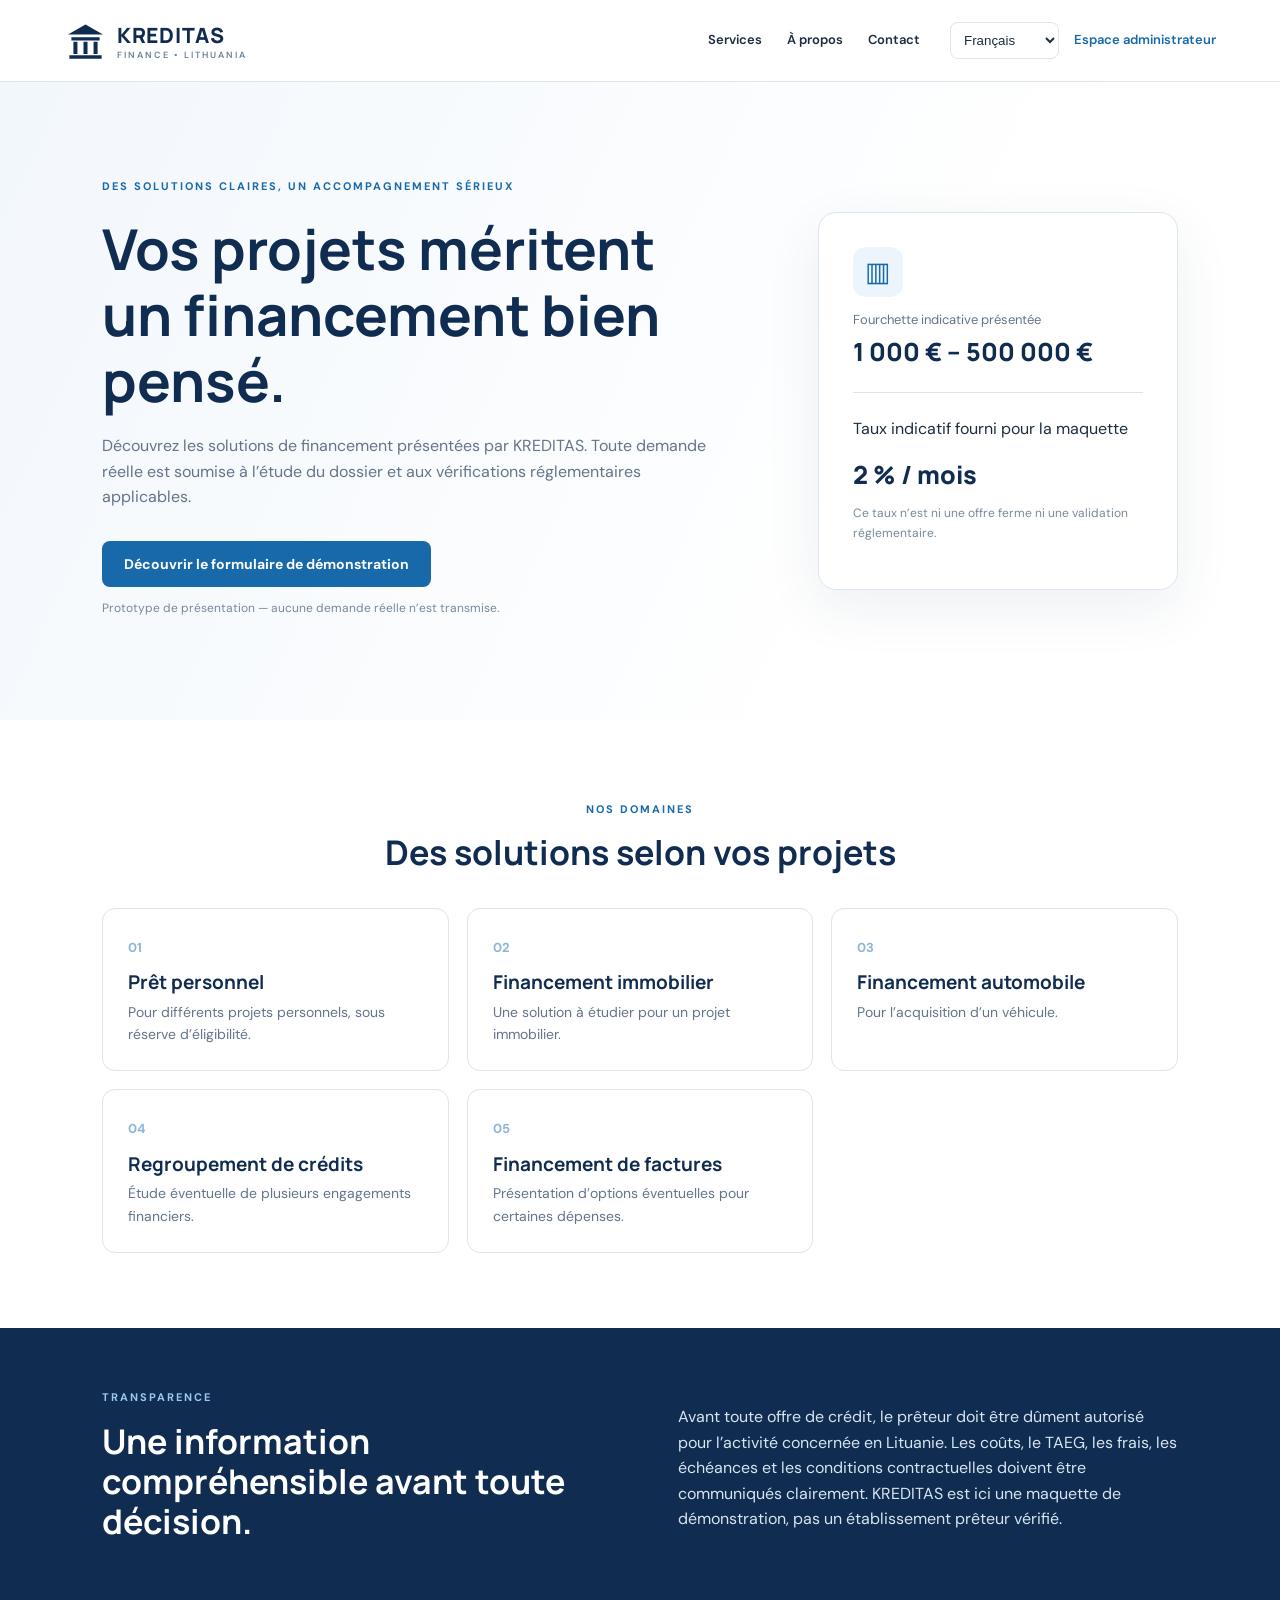
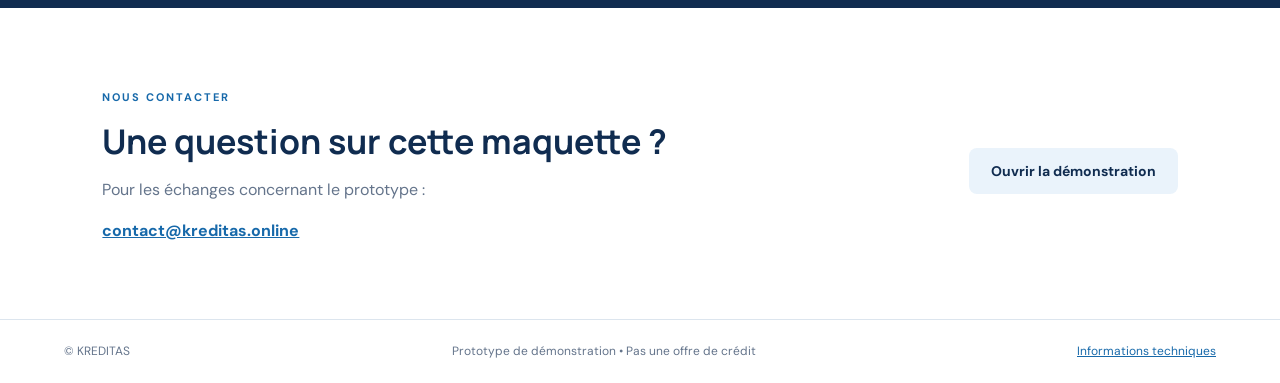
==== commit 11b63aff: "Add files via upload" ====
--- a/index.html
+++ b/index.html
@@ -1,530 +1,39 @@
-
-<!DOCTYPE html>
+<!doctype html>
 <html lang="fr">
 <head>
-<meta charset="UTF-8">
-<meta name="viewport" content="width=device-width, initial-scale=1.0">
-<title>KREDITAS LT 🏦| Solutions de financement</title>
-
-<style>
-* {
-    margin: 0;
-    padding: 0;
-    box-sizing: border-box;
-}
-
-body {
-    font-family: Arial, sans-serif;
-    background: #f4f7fb;
-    color: #243247;
-}
-
-header {
-    background: #092747;
-    color: white;
-    padding: 20px 6%;
-    display: flex;
-    justify-content: space-between;
-    align-items: center;
-    flex-wrap: wrap;
-    gap: 15px;
-}
-
-.logo {
-    font-size: 27px;
-    font-weight: bold;
-    letter-spacing: 2px;
-}
-
-.logo span {
-    color: #d5ad58;
-}
-
-select {
-    padding: 11px;
-    border-radius: 6px;
-    border: none;
-    cursor: pointer;
-}
-
-.hero {
-    min-height: 390px;
-    background:
-    linear-gradient(rgba(4,25,49,.72),rgba(4,25,49,.72)),
-    url("https://images.unsplash.com/photo-1486406146926-c627a92ad1ab?w=1600");
-    background-size: cover;
-    background-position: center;
-    color: white;
-    display: flex;
-    flex-direction: column;
-    justify-content: center;
-    padding: 60px 8%;
-}
-
-.hero h1 {
-    font-size: 42px;
-    max-width: 650px;
-    margin-bottom: 20px;
-}
-
-.hero p {
-    font-size: 18px;
-    line-height: 1.7;
-    max-width: 650px;
-}
-
-.button {
-    display: inline-block;
-    width: fit-content;
-    background: #d5ad58;
-    color: #092747;
-    padding: 15px 28px;
-    margin-top: 25px;
-    border-radius: 5px;
-    font-weight: bold;
-    text-decoration: none;
-}
-
-section {
-    padding: 55px 7%;
-}
-
-.section-title {
-    text-align: center;
-    color: #092747;
-    font-size: 29px;
-    margin-bottom: 30px;
-}
-
-.cards {
-    display: grid;
-    grid-template-columns: repeat(auto-fit,minmax(220px,1fr));
-    gap: 22px;
-}
-
-.card {
-    background: white;
-    padding: 28px;
-    border-radius: 10px;
-    box-shadow: 0 3px 15px #0000000c;
-    text-align: center;
-}
-
-.card h3 {
-    color: #092747;
-    margin: 15px 0;
-}
-
-.card p {
-    line-height: 1.6;
-}
-
-.calculator {
-    max-width: 650px;
-    margin: auto;
-    padding: 35px;
-    background: white;
-    border-radius: 12px;
-    box-shadow: 0 5px 25px #00000012;
-}
-
-label {
-    display: block;
-    font-weight: bold;
-    margin: 18px 0 8px;
-}
-
-input, .calculator select {
-    width: 100%;
-    padding: 14px;
-    border: 1px solid #dce3ec;
-    border-radius: 6px;
-    font-size: 16px;
-}
-
-.result {
-    background: #092747;
-    color: white;
-    padding: 25px;
-    margin-top: 25px;
-    border-radius: 8px;
-    line-height: 2;
-}
-
-.result strong {
-    color: #e4bd69;
-}
-
-.notice {
-    font-size: 13px;
-    color: #68788c;
-    margin-top: 15px;
-    line-height: 1.6;
-}
-
-footer {
-    background: #092747;
-    color: white;
-    padding: 40px 7%;
-    line-height: 2;
-    text-align: center;
-}
-
-footer a {
-    color: #e4bd69;
-}
-
-@media(max-width:600px) {
-    .hero h1 {
-        font-size: 30px;
-    }
-
-    header {
-        justify-content: center;
-    }
-}
-</style>
+<meta charset="utf-8"><meta name="viewport" content="width=device-width,initial-scale=1">
+<meta name="description" content="KREDITAS — Présentation de services de financement.">
+<title>KREDITAS — Solutions de financement</title><link rel="stylesheet" href="style.css">
 </head>
-
 <body>
-
-<header>
-    <div class="logo">KREDITAS <span>LT</span></div>
-
-    <select id="language" onchange="changeLanguage()">
-        <option value="fr">🇫🇷 Français</option>
-        <option value="en">🇬🇧 English</option>
-        <option value="lt">🇱🇹 Lietuvių</option>
-        <option value="de">🇩🇪 Deutsch</option>
-        <option value="it">🇮🇹 Italiano</option>
-        <option value="es">🇪🇸 Español</option>
-    </select>
+<header class="topbar">
+  <a class="brand" href="index.html" aria-label="KREDITAS accueil">
+    <svg class="logo" viewBox="0 0 64 64" role="img" aria-label="Logo bancaire KREDITAS"><path d="M6 23 32 8l26 15H6Z" fill="currentColor"/><path d="M11 27h42v5H11zM14 34h6v18h-6zm15 0h6v18h-6zm15 0h6v18h-6zM8 54h48v5H8z" fill="currentColor"/></svg>
+    <span>KREDITAS<small>FINANCE • LITHUANIA</small></span>
+  </a>
+  <nav><a href="#services" data-i18n="nav_services">Services</a><a href="#about" data-i18n="nav_about">À propos</a><a href="#contact" data-i18n="nav_contact">Contact</a></nav>
+  <div class="head-actions"><select id="language" aria-label="Choisir la langue"><option value="fr">Français</option><option value="en">English</option><option value="lt">Lietuvių</option><option value="de">Deutsch</option><option value="es">Español</option><option value="it">Italiano</option><option value="pt">Português</option><option value="nl">Nederlands</option></select><a class="login-link" href="connexion.html" data-i18n="admin_login">Espace administrateur</a></div>
 </header>
-
-<div class="hero">
-    <h1 data-i18n="title">
-        Des solutions de financement adaptées à vos projets
-    </h1>
-
-    <p data-i18n="subtitle">
-        Découvrez nos informations sur le financement et
-        estimez vos mensualités grâce à notre simulateur.
-    </p>
-
-    <a href="#calculator" class="button" data-i18n="button">
-        SIMULER UN CRÉDIT
-    </a>
-</div>
-
-<section>
-    <h2 class="section-title" data-i18n="services">
-        Nos services
-    </h2>
-
-    <div class="cards">
-
-        <div class="card">
-            <div style="font-size:38px">💶</div>
-            <h3 data-i18n="card1">Financement</h3>
-            <p data-i18n="desc1">
-                Consultez les informations sur les solutions
-                de financement disponibles.
-            </p>
-        </div>
-
-        <div class="card">
-            <div style="font-size:38px">📊</div>
-            <h3 data-i18n="card2">Simulation</h3>
-            <p data-i18n="desc2">
-                Estimez vos mensualités et le coût total
-                de votre financement.
-            </p>
-        </div>
-
-        <div class="card">
-            <div style="font-size:38px">🔒</div>
-            <h3 data-i18n="card3">Transparence</h3>
-            <p data-i18n="desc3">
-                Consultez les conditions et les informations
-                juridiques avant tout engagement.
-            </p>
-        </div>
-
-    </div>
+<main>
+<section class="hero">
+ <div class="hero-copy"><span class="eyebrow" data-i18n="eyebrow">DES SOLUTIONS CLAIRES, UN ACCOMPAGNEMENT SÉRIEUX</span>
+ <h1 data-i18n="hero_title">Vos projets méritent un financement bien pensé.</h1>
+ <p data-i18n="hero_text">Découvrez les solutions de financement présentées par KREDITAS. Toute demande réelle est soumise à l’étude du dossier et aux vérifications réglementaires applicables.</p>
+ <a class="button" href="formulaire.html" data-i18n="cta">Découvrir le formulaire de démonstration</a>
+ <p class="micro" data-i18n="hero_note">Prototype de présentation — aucune demande réelle n’est transmise.</p></div>
+ <div class="hero-card"><div class="card-icon">▥</div><p class="card-label" data-i18n="range_label">Fourchette indicative présentée</p><strong>1 000 € – 500 000 €</strong><hr><p data-i18n="rate_label">Taux indicatif fourni pour la maquette</p><strong>2 % / mois</strong><p class="micro" data-i18n="rate_note">Ce taux n’est ni une offre ferme ni une validation réglementaire.</p></div>
 </section>
-
-<section id="calculator">
-
-    <h2 class="section-title" data-i18n="calc">
-        Simulateur de crédit
-    </h2>
-
-    <div class="calculator">
-
-        <label data-i18n="amount">Montant souhaité (€)</label>
-
-        <input type="number" id="amount"
-        min="1000" max="500000"
-        value="15000" oninput="calculate()">
-
-        <label data-i18n="duration">Durée de remboursement</label>
-
-        <select id="duration" onchange="calculate()">
-            <option value="12">12 mois</option>
-            <option value="24">24 mois</option>
-            <option value="36" selected>36 mois</option>
-            <option value="48">48 mois</option>
-            <option value="60">60 mois</option>
-            <option value="84">84 mois</option>
-            <option value="120">120 mois</option>
-        </select>
-
-        <div class="result">
-            <p><span data-i18n="rate">Taux annuel indicatif :</span>
-            <strong>2 %</strong></p>
-
-            <p><span data-i18n="monthly">Mensualité estimée :</span>
-            <strong id="monthly">429,89 €</strong></p>
-
-            <p><span data-i18n="total">Total à rembourser :</span>
-            <strong id="total">15 476,00 €</strong></p>
-
-            <p><span data-i18n="interest">Intérêts estimés :</span>
-            <strong id="interest">476,00 €</strong></p>
-        </div>
-
-        <p class="notice" data-i18n="notice">
-            Simulation indicative basée sur un taux annuel nominal
-            de 2 %, avec mensualités constantes. Elle ne constitue
-            pas une offre de crédit. Les frais éventuels ne sont
-            pas inclus.
-        </p>
-
-    </div>
-</section>
-
-<section>
-    <h2 class="section-title" data-i18n="contact">
-        Informations de contact
-    </h2>
-
-    <div class="card">
-        <p>📧 contact@kreditas.online</p>
-        <p>📍 Vilnius, Lietuva</p>
-        <p>© KREDITAS LT — Directeur Général</p>
-    </div>
-</section>
-
-<footer>
-    <h3>KREDITAS LT</h3>
-    <p>Vilnius, Lietuva</p>
-    <p>contact@kreditas.online</p>
-    <p>© Directeur Général</p>
-    <p data-i18n="footer">
-        Informations et simulation de financement.
-    </p>
-</footer>
-
-<script>
-
-function calculate() {
-
-    let amount = Number(document.getElementById("amount").value);
-    let months = Number(document.getElementById("duration").value);
-
-    if (amount < 1000 || amount > 500000 || !Number.isFinite(amount)) {
-        document.getElementById("monthly").textContent = "—";
-        document.getElementById("total").textContent = "—";
-        document.getElementById("interest").textContent = "—";
-        return;
-    }
-
-    let rate = 0.02 / 12;
-
-    let monthly = amount * rate /
-    (1 - Math.pow(1 + rate, -months));
-
-    let total = monthly * months;
-    let interest = total - amount;
-
-    document.getElementById("monthly").textContent =
-    monthly.toLocaleString("fr-FR", {
-        style:"currency",
-        currency:"EUR"
-    });
-
-    document.getElementById("total").textContent =
-    total.toLocaleString("fr-FR", {
-        style:"currency",
-        currency:"EUR"
-    });
-
-    document.getElementById("interest").textContent =
-    interest.toLocaleString("fr-FR", {
-        style:"currency",
-        currency:"EUR"
-    });
-}
-
-const translations = {
-
-fr: {
-title:"Des solutions de financement adaptées à vos projets",
-subtitle:"Découvrez nos informations sur le financement et estimez vos mensualités grâce à notre simulateur.",
-button:"SIMULER UN CRÉDIT",
-services:"Nos services",
-card1:"Financement",
-desc1:"Consultez les informations sur les solutions de financement disponibles.",
-card2:"Simulation",
-desc2:"Estimez vos mensualités et le coût total de votre financement.",
-card3:"Transparence",
-desc3:"Consultez les conditions et les informations juridiques avant tout engagement.",
-calc:"Simulateur de crédit",
-amount:"Montant souhaité (€)",
-duration:"Durée de remboursement",
-rate:"Taux annuel indicatif :",
-monthly:"Mensualité estimée :",
-total:"Total à rembourser :",
-interest:"Intérêts estimés :",
-notice:"Simulation indicative basée sur un taux annuel nominal de 2 %, avec mensualités constantes. Elle ne constitue pas une offre de crédit. Les frais éventuels ne sont pas inclus.",
-contact:"Informations de contact",
-footer:"Informations et simulation de financement."
-},
-
-en: {
-title:"Financing solutions tailored to your projects",
-subtitle:"Discover financing information and estimate your monthly payments.",
-button:"CALCULATE A LOAN",
-services:"Our services",
-card1:"Financing",
-desc1:"Explore information about available financing solutions.",
-card2:"Simulation",
-desc2:"Estimate your monthly payments and total financing cost.",
-card3:"Transparency",
-desc3:"Review conditions and legal information before making a commitment.",
-calc:"Loan calculator",
-amount:"Desired amount (€)",
-duration:"Repayment period",
-rate:"Indicative annual rate:",
-monthly:"Estimated monthly payment:",
-total:"Total repayment:",
-interest:"Estimated interest:",
-notice:"Indicative calculation based on a 2% nominal annual rate with fixed monthly payments. This is not a credit offer. Additional fees are excluded.",
-contact:"Contact information",
-footer:"Financing information and calculator."
-},
-
-lt: {
-title:"Finansavimo sprendimai jūsų projektams",
-subtitle:"Sužinokite apie finansavimą ir apskaičiuokite preliminarias mėnesines įmokas.",
-button:"SKAIČIUOTI PASKOLĄ",
-services:"Mūsų paslaugos",
-card1:"Finansavimas",
-desc1:"Susipažinkite su finansavimo sprendimais.",
-card2:"Skaičiuoklė",
-desc2:"Apskaičiuokite preliminarias įmokas ir bendrą kainą.",
-card3:"Skaidrumas",
-desc3:"Prieš įsipareigodami susipažinkite su sąlygomis ir teisine informacija.",
-calc:"Paskolos skaičiuoklė",
-amount:"Pageidaujama suma (€)",
-duration:"Grąžinimo laikotarpis",
-rate:"Orientacinė metinė palūkanų norma:",
-monthly:"Preliminari mėnesio įmoka:",
-total:"Bendra grąžintina suma:",
-interest:"Preliminarios palūkanos:",
-notice:"Preliminarus skaičiavimas pagal 2 % nominalią metinę palūkanų normą. Tai nėra kredito pasiūlymas. Papildomi mokesčiai neįtraukti.",
-contact:"Kontaktinė informacija",
-footer:"Finansavimo informacija ir skaičiuoklė."
-},
-
-de: {
-title:"Finanzierungslösungen für Ihre Projekte",
-subtitle:"Informieren Sie sich über Finanzierungen und berechnen Sie Ihre monatlichen Raten.",
-button:"KREDIT BERECHNEN",
-services:"Unsere Dienstleistungen",
-card1:"Finanzierung",
-desc1:"Informieren Sie sich über verfügbare Finanzierungslösungen.",
-card2:"Berechnung",
-desc2:"Berechnen Sie Ihre monatlichen Raten und Gesamtkosten.",
-card3:"Transparenz",
-desc3:"Prüfen Sie die Bedingungen und rechtlichen Informationen.",
-calc:"Kreditrechner",
-amount:"Gewünschter Betrag (€)",
-duration:"Rückzahlungsdauer",
-rate:"Indikativer Jahreszins:",
-monthly:"Geschätzte Monatsrate:",
-total:"Gesamtrückzahlung:",
-interest:"Geschätzte Zinsen:",
-notice:"Unverbindliche Berechnung mit einem nominalen Jahreszins von 2 %. Kein Kreditangebot. Zusätzliche Gebühren sind nicht enthalten.",
-contact:"Kontaktinformationen",
-footer:"Finanzierungsinformationen und Rechner."
-},
-
-it: {
-title:"Soluzioni di finanziamento per i tuoi progetti",
-subtitle:"Scopri le informazioni sul finanziamento e calcola le rate mensili.",
-button:"CALCOLA IL PRESTITO",
-services:"I nostri servizi",
-card1:"Finanziamento",
-desc1:"Scopri le soluzioni di finanziamento disponibili.",
-card2:"Simulazione",
-desc2:"Calcola le rate mensili e il costo totale.",
-card3:"Trasparenza",
-desc3:"Consulta le condizioni e le informazioni legali.",
-calc:"Calcolatore di prestito",
-amount:"Importo desiderato (€)",
-duration:"Durata del rimborso",
-rate:"Tasso annuo indicativo:",
-monthly:"Rata mensile stimata:",
-total:"Totale da rimborsare:",
-interest:"Interessi stimati:",
-notice:"Simulazione indicativa basata su un tasso nominale annuo del 2%. Non costituisce un'offerta di credito. Le spese aggiuntive sono escluse.",
-contact:"Informazioni di contatto",
-footer:"Informazioni e simulazione di finanziamento."
-},
-
-es: {
-title:"Soluciones de financiación para tus proyectos",
-subtitle:"Consulta información sobre financiación y calcula tus cuotas mensuales.",
-button:"CALCULAR PRÉSTAMO",
-services:"Nuestros servicios",
-card1:"Financiación",
-desc1:"Consulta las soluciones de financiación disponibles.",
-card2:"Simulación",
-desc2:"Calcula tus cuotas mensuales y el coste total.",
-card3:"Transparencia",
-desc3:"Consulta las condiciones y la información legal.",
-calc:"Simulador de préstamos",
-amount:"Importe deseado (€)",
-duration:"Plazo de devolución",
-rate:"Tipo de interés anual indicativo:",
-monthly:"Cuota mensual estimada:",
-total:"Total a devolver:",
-interest:"Intereses estimados:",
-notice:"Simulación orientativa basada en un tipo nominal anual del 2 %. No constituye una oferta de crédito. No incluye gastos adicionales.",
-contact:"Información de contacto",
-footer:"Información y simulación de financiación."
-}
-
-};
-
-function changeLanguage() {
-
-    let lang = document.getElementById("language").value;
-
-    document.documentElement.lang = lang;
-
-    document.querySelectorAll("[data-i18n]").forEach(element => {
-        let key = element.getAttribute("data-i18n");
-        if (translations[lang][key]) {
-            element.textContent = translations[lang][key];
-        }
-    });
-}
-
-calculate();
-
-</script>
-
-</body>
-</html>
+<section id="services" class="section"><div class="section-heading"><span class="eyebrow" data-i18n="services_eyebrow">NOS DOMAINES</span><h2 data-i18n="services_title">Des solutions selon vos projets</h2></div>
+<div class="grid">
+ <article class="service"><b>01</b><h3 data-i18n="s_personal">Prêt personnel</h3><p data-i18n="s_personal_d">Pour différents projets personnels, sous réserve d’éligibilité.</p></article>
+ <article class="service"><b>02</b><h3 data-i18n="s_home">Financement immobilier</h3><p data-i18n="s_home_d">Une solution à étudier pour un projet immobilier.</p></article>
+ <article class="service"><b>03</b><h3 data-i18n="s_auto">Financement automobile</h3><p data-i18n="s_auto_d">Pour l’acquisition d’un véhicule.</p></article>
+ <article class="service"><b>04</b><h3 data-i18n="s_debt">Regroupement de crédits</h3><p data-i18n="s_debt_d">Étude éventuelle de plusieurs engagements financiers.</p></article>
+ <article class="service"><b>05</b><h3 data-i18n="s_bills">Financement de factures</h3><p data-i18n="s_bills_d">Présentation d’options éventuelles pour certaines dépenses.</p></article>
+</div></section>
+<section id="about" class="band"><div><span class="eyebrow" data-i18n="about_eyebrow">TRANSPARENCE</span><h2 data-i18n="about_title">Une information compréhensible avant toute décision.</h2></div><p data-i18n="about_text">Avant toute offre de crédit, le prêteur doit être dûment autorisé pour l’activité concernée en Lituanie. Les coûts, le TAEG, les frais, les échéances et les conditions contractuelles doivent être communiqués clairement. KREDITAS est ici une maquette de démonstration, pas un établissement prêteur vérifié.</p></section>
+<section id="contact" class="contact section"><div><span class="eyebrow" data-i18n="contact_eyebrow">NOUS CONTACTER</span><h2 data-i18n="contact_title">Une question sur cette maquette ?</h2><p data-i18n="contact_text">Pour les échanges concernant le prototype :</p><a href="mailto:contact@kreditas.online">contact@kreditas.online</a></div><a class="button secondary" href="formulaire.html" data-i18n="contact_cta">Ouvrir la démonstration</a></section>
+</main>
+<footer><span>© <span id="year"></span> KREDITAS</span><span data-i18n="footer_note">Prototype de démonstration • Pas une offre de crédit</span><a href="README.txt">Informations techniques</a></footer>
+<script src="langues.js"></script><script src="script.js"></script>
+</body></html>
--- a/style.css
+++ b/style.css
@@ -0,0 +1,3 @@
+@import url('https://fonts.googleapis.com/css2?family=DM+Sans:wght@400;500;600;700&family=Manrope:wght@500;600;700;800&display=swap');
+:root{--navy:#102c50;--blue:#1769aa;--pale:#edf5fc;--ink:#1d2d40;--muted:#64748b;--line:#dce5ee;--white:#fff}
+*{box-sizing:border-box}html{scroll-behavior:smooth}body{margin:0;background:#fff;color:var(--ink);font-family:'DM Sans',Arial,sans-serif;line-height:1.6}.topbar{min-height:82px;padding:14px max(5vw,24px);display:flex;align-items:center;gap:30px;border-bottom:1px solid var(--line);background:#fff;position:sticky;top:0;z-index:5}.brand{display:flex;align-items:center;gap:10px;text-decoration:none;color:var(--navy);font:800 21px Manrope,sans-serif;letter-spacing:.7px}.brand small{display:block;font:600 9px 'DM Sans';letter-spacing:2px;color:#6c8299}.logo{width:43px;height:43px}.topbar nav{display:flex;gap:25px;margin-left:auto}.topbar nav a,.login-link{font-size:13px;text-decoration:none;color:var(--ink);font-weight:600}.head-actions{display:flex;align-items:center;gap:15px}.head-actions select{border:1px solid var(--line);border-radius:8px;padding:9px;background:#fff;color:var(--ink)}.login-link{color:var(--blue)}.hero{padding:90px max(8vw,26px);display:grid;grid-template-columns:1.4fr .8fr;gap:8%;align-items:center;background:linear-gradient(115deg,#f2f7fc,#fff 70%)}.eyebrow{font-size:11px;letter-spacing:2px;font-weight:700;color:var(--blue)}h1,h2,h3{font-family:Manrope,Arial,sans-serif;color:var(--navy);line-height:1.18}.hero h1{font-size:clamp(36px,4.4vw,58px);max-width:720px;margin:18px 0}.hero-copy>p{max-width:620px;color:var(--muted);font-size:16px}.button{display:inline-block;background:var(--blue);color:#fff;text-decoration:none;border:0;border-radius:8px;padding:14px 22px;font-weight:700;cursor:pointer;font:700 14px 'DM Sans';margin-top:15px}.button:hover{background:var(--navy)}.micro{font-size:12px!important;color:#78899b!important}.hero-card{padding:34px;border-radius:18px;background:#fff;box-shadow:0 18px 55px #173c5d14;border:1px solid var(--line)}.card-icon{width:50px;height:50px;border-radius:13px;background:var(--pale);color:var(--blue);display:grid;place-items:center;font-size:27px}.card-label{color:var(--muted);font-size:13px;margin-bottom:3px}.hero-card strong{font:800 25px Manrope;color:var(--navy)}hr{border:0;border-top:1px solid var(--line);margin:23px 0}.section{padding:75px max(8vw,26px)}.section-heading{text-align:center;margin-bottom:35px}.section-heading h2,.band h2,.contact h2{font-size:34px;margin:12px 0}.grid{display:grid;grid-template-columns:repeat(3,1fr);gap:18px}.service{border:1px solid var(--line);padding:25px;border-radius:13px;background:#fff}.service b{color:#8cb5d8;font-size:13px}.service h3{font-size:19px;margin:12px 0 7px}.service p{color:var(--muted);font-size:14px;margin:0}.band{padding:55px max(8vw,26px);display:grid;grid-template-columns:1fr 1fr;gap:7%;align-items:center;background:var(--navy);color:#d7e5f2}.band h2{color:white}.band .eyebrow{color:#9bc8ed}.band p{margin:0;color:#d7e5f2}.contact{display:flex;justify-content:space-between;align-items:center;gap:20px}.contact p{color:var(--muted)}.contact a:not(.button){color:var(--blue);font-weight:700}.secondary{background:#eaf3fb;color:var(--navy)}footer{padding:22px max(5vw,24px);border-top:1px solid var(--line);display:flex;justify-content:space-between;gap:15px;color:var(--muted);font-size:12px}footer a{color:var(--blue)}.form-wrap,.admin-wrap{max-width:850px;margin:65px auto;padding:0 25px}.form-wrap h1,.admin-wrap h1,.login-panel h1{font-size:38px;margin:12px 0}.form-wrap>p{color:var(--muted)}form{display:grid;gap:18px;margin:30px 0}label{display:grid;gap:7px;font-weight:600;font-size:13px}input,form select{width:100%;padding:13px 14px;border:1px solid #cbd8e5;border-radius:8px;font:14px 'DM Sans';background:white}input:focus,select:focus{outline:2px solid #9bc8ed;border-color:var(--blue)}.success{color:#167447;font-weight:700}.notice{padding:15px 17px;background:#fff8e8;border:1px solid #f1dfb7;border-radius:9px;color:#74551a;font-size:13px;margin:20px 0}.login-wrap{min-height:70vh;display:grid;place-items:center;padding:45px 20px;background:#f5f8fb}.login-panel{width:min(100%,460px);padding:38px;background:#fff;border:1px solid var(--line);border-radius:16px;box-shadow:0 15px 45px #183c5b10}.login-panel>p{color:var(--muted);font-size:14px}.full{width:100%}.back{color:var(--blue);font-size:13px}.stats{display:grid;grid-template-columns:repeat(3,1fr);gap:15px;margin:30px 0}.stats article,.table-card{border:1px solid var(--line);border-radius:12px;padding:22px;background:#fff}.stats span{display:block;color:var(--muted);font-size:13px}.stats strong{font:800 30px Manrope;color:var(--navy)}.table-card h2{font-size:20px}.table-card p{color:var(--muted);font-size:14px}@media(max-width:850px){.topbar{flex-wrap:wrap;gap:12px}.topbar nav{order:3;width:100%;margin:0}.head-actions{margin-left:auto}.hero{grid-template-columns:1fr;padding-top:55px;padding-bottom:55px}.grid{grid-template-columns:repeat(2,1fr)}.band{grid-template-columns:1fr}.contact{align-items:flex-start;flex-direction:column}}@media(max-width:560px){.topbar{padding:12px 18px}.topbar nav{gap:16px}.topbar nav a{font-size:12px}.head-actions{width:100%;justify-content:space-between}.grid,.stats{grid-template-columns:1fr}.section{padding-top:50px;padding-bottom:50px}footer{flex-direction:column}.hero h1{font-size:38px}.contact h2,.section-heading h2,.band h2{font-size:28px}}
